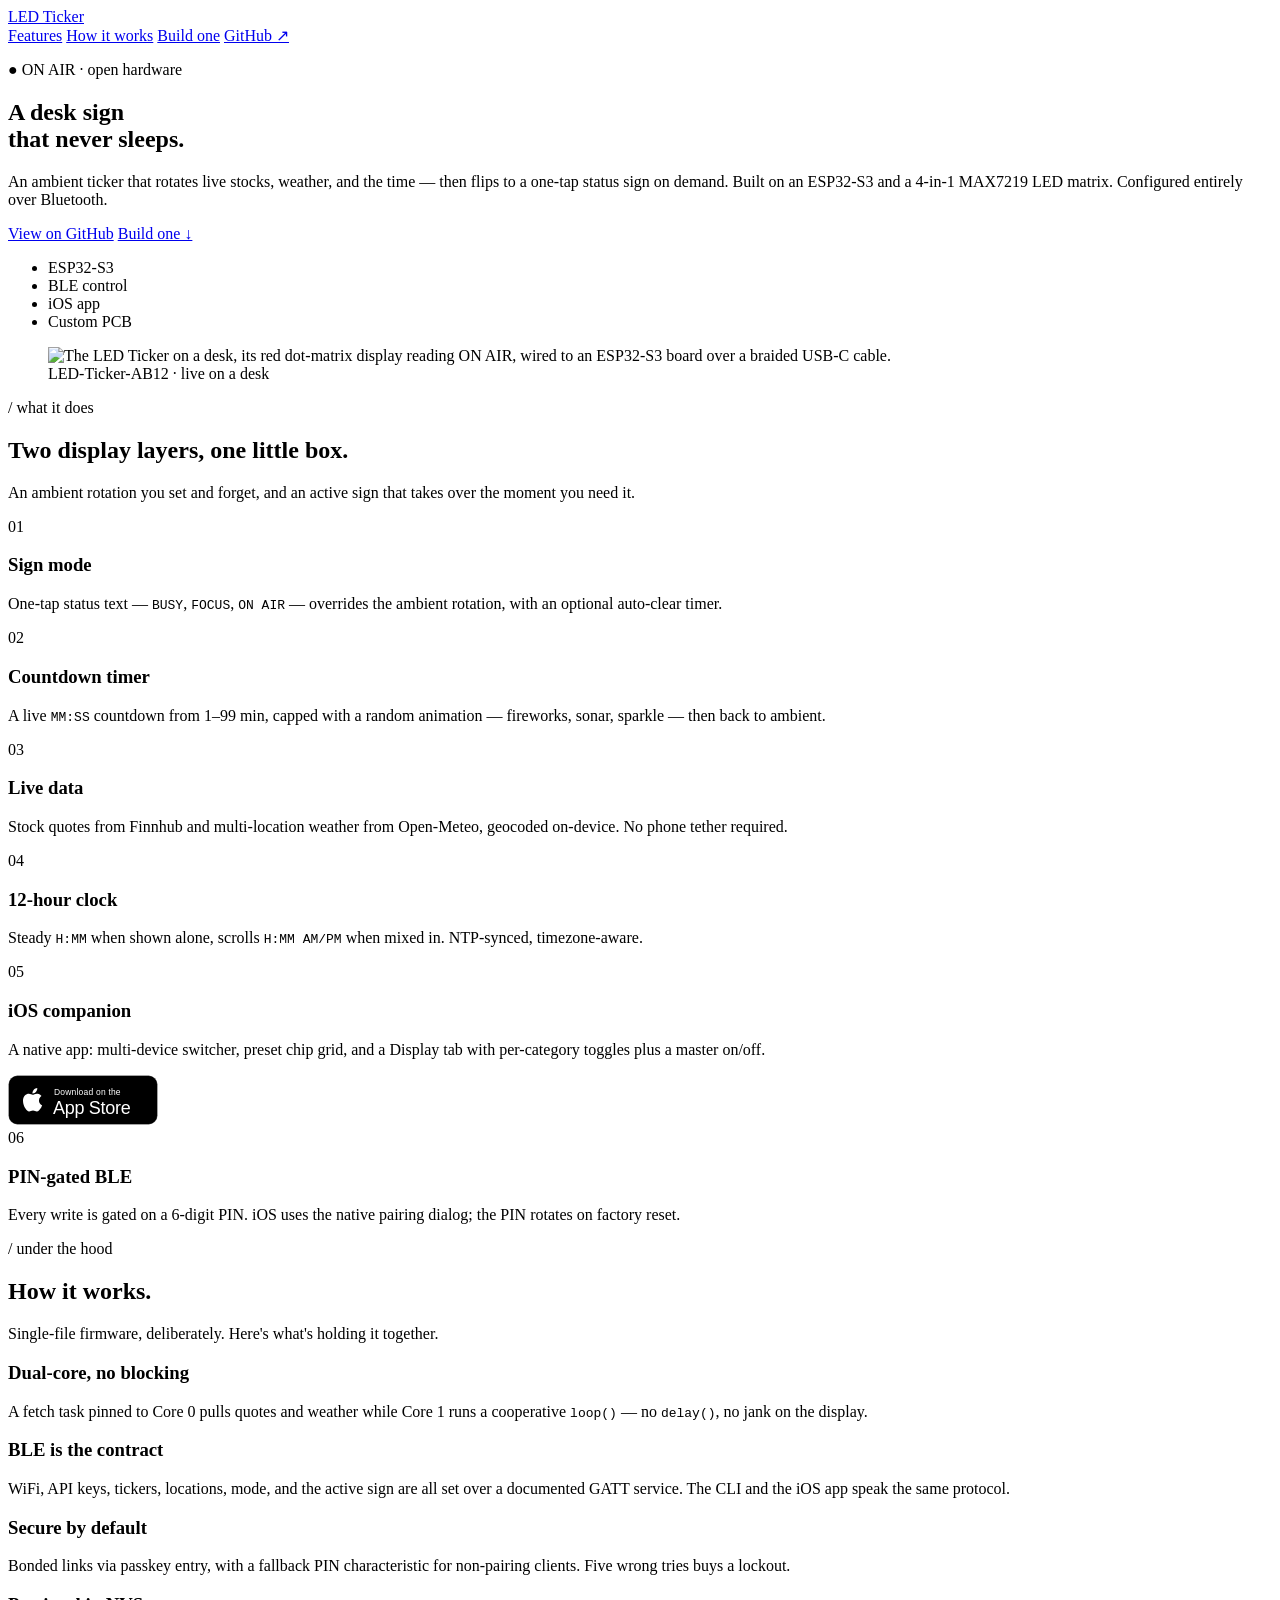
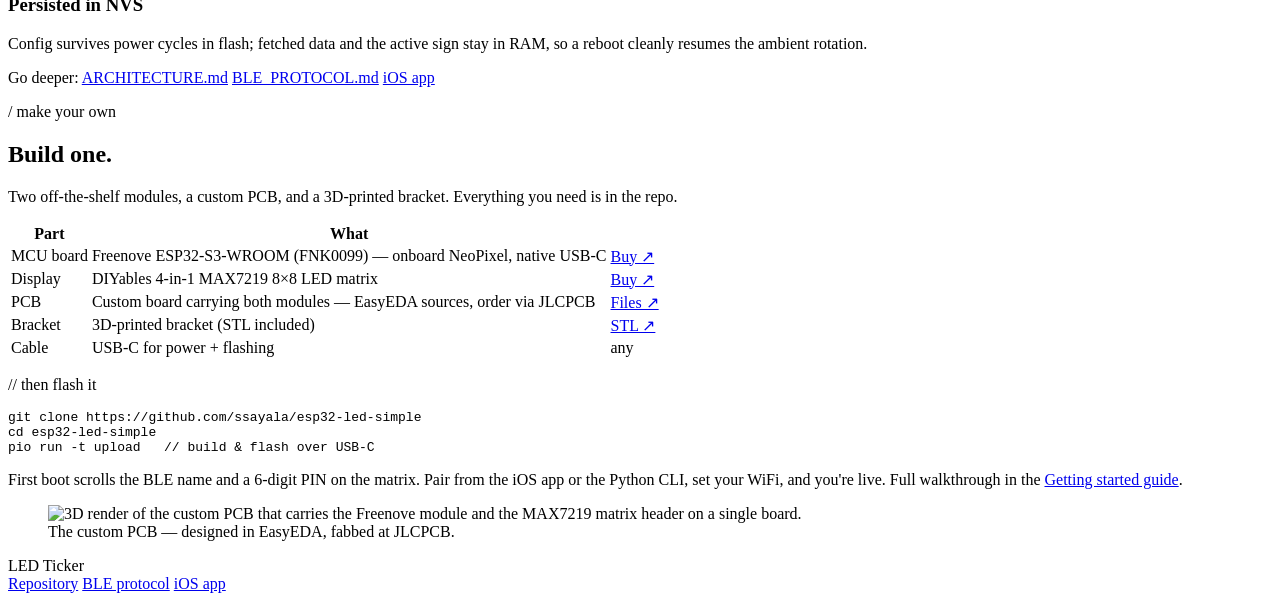
==== docs/index.html @ e02f0b57 "docs: rename to "LED Ticker" and restructure the README - Rebrand the project and landing page to "L" ====
<!DOCTYPE html>
<html lang="en">
<head>
  <meta charset="UTF-8" />
  <meta name="viewport" content="width=device-width, initial-scale=1.0" />
  <title>LED Ticker — a desk sign & ambient ticker on an ESP32-S3</title>
  <meta name="description" content="An open-source desk sign and ambient ticker built on an ESP32-S3 and a 4-in-1 MAX7219 LED matrix. Live stocks, weather, and a clock; a one-tap status sign; configured entirely over Bluetooth with an iOS companion app." />

  <!-- Open Graph / LinkedIn card -->
  <meta property="og:type" content="website" />
  <meta property="og:title" content="LED Ticker — ESP32-S3 desk sign & ambient ticker" />
  <meta property="og:description" content="Live stocks, weather, and a clock. A one-tap status sign. Configured over Bluetooth, with an iOS companion app. Open-source firmware + custom PCB." />
  <meta property="og:image" content="https://ssayala.github.io/esp32-led-simple/assets/device.jpeg" />
  <meta property="og:url" content="https://ssayala.github.io/esp32-led-simple/" />
  <meta name="twitter:card" content="summary_large_image" />
  <meta name="twitter:title" content="LED Ticker — ESP32-S3 desk sign & ambient ticker" />
  <meta name="twitter:description" content="Live stocks, weather, and a clock. A one-tap status sign. Configured over Bluetooth, with an iOS companion app." />
  <meta name="twitter:image" content="https://ssayala.github.io/esp32-led-simple/assets/device.jpeg" />

  <link rel="icon" type="image/png" sizes="32x32" href="assets/favicon-32.png" />
  <link rel="apple-touch-icon" href="assets/favicon-180.png" />

  <link rel="preconnect" href="https://fonts.googleapis.com" />
  <link rel="preconnect" href="https://fonts.gstatic.com" crossorigin />
  <link href="https://fonts.googleapis.com/css2?family=Bricolage+Grotesque:opsz,wght@12..96,500;12..96,700;12..96,800&family=Hanken+Grotesk:wght@400;500;600&family=JetBrains+Mono:wght@400;500;700&display=swap" rel="stylesheet" />
  <link rel="stylesheet" href="style.css" />
</head>
<body>
  <div class="grain" aria-hidden="true"></div>

  <!-- ============ NAV ============ -->
  <header class="nav">
    <a class="nav__brand" href="#top">
      <span class="nav__dot" aria-hidden="true"></span>
      LED&nbsp;Ticker
    </a>
    <nav class="nav__links">
      <a href="#features">Features</a>
      <a href="#tech">How it works</a>
      <a href="#build">Build one</a>
      <a class="nav__gh" href="https://github.com/ssayala/esp32-led-simple" target="_blank" rel="noopener">GitHub ↗</a>
    </nav>
  </header>

  <!-- ============ HERO ============ -->
  <section class="hero" id="top">
    <div class="hero__glow" aria-hidden="true"></div>
    <div class="hero__inner">
      <div class="hero__copy reveal">
        <p class="eyebrow"><span class="eyebrow__live">●</span> ON&nbsp;AIR · open hardware</p>
        <h1 class="hero__title">A desk sign<br />that <span class="glow-text">never</span> sleeps.</h1>
        <p class="hero__lede">
          An ambient ticker that rotates live stocks, weather, and the time —
          then flips to a one-tap status sign on demand. Built on an ESP32-S3
          and a 4-in-1 MAX7219 LED matrix. Configured entirely over Bluetooth.
        </p>
        <div class="hero__cta">
          <a class="btn btn--primary" href="https://github.com/ssayala/esp32-led-simple" target="_blank" rel="noopener">View on GitHub</a>
          <a class="btn btn--ghost" href="#build">Build one&nbsp;↓</a>
        </div>
        <ul class="badges" aria-label="Project at a glance">
          <li>ESP32-S3</li>
          <li>BLE control</li>
          <li>iOS app</li>
          <li>Custom PCB</li>
        </ul>
      </div>
      <figure class="hero__shot reveal" style="--d:.15s">
        <img src="assets/device.jpeg" alt="The LED Ticker on a desk, its red dot-matrix display reading ON AIR, wired to an ESP32-S3 board over a braided USB-C cable." width="896" height="869" />
        <figcaption><span>LED-Ticker-AB12</span> · live on a desk</figcaption>
      </figure>
    </div>
  </section>

  <!-- ============ FEATURES ============ -->
  <section class="section" id="features">
    <div class="section__head reveal">
      <p class="kicker">/ what it does</p>
      <h2>Two display layers, one little box.</h2>
      <p class="section__sub">An ambient rotation you set and forget, and an active sign that takes over the moment you need it.</p>
    </div>

    <div class="grid">
      <article class="card reveal">
        <span class="card__ix">01</span>
        <h3>Sign mode</h3>
        <p>One-tap status text — <code>BUSY</code>, <code>FOCUS</code>, <code>ON AIR</code> — overrides the ambient rotation, with an optional auto-clear timer.</p>
      </article>
      <article class="card reveal" style="--d:.05s">
        <span class="card__ix">02</span>
        <h3>Countdown timer</h3>
        <p>A live <code>MM:SS</code> countdown from 1–99 min, capped with a random animation — fireworks, sonar, sparkle — then back to ambient.</p>
      </article>
      <article class="card reveal" style="--d:.1s">
        <span class="card__ix">03</span>
        <h3>Live data</h3>
        <p>Stock quotes from Finnhub and multi-location weather from Open-Meteo, geocoded on-device. No phone tether required.</p>
      </article>
      <article class="card reveal" style="--d:.15s">
        <span class="card__ix">04</span>
        <h3>12-hour clock</h3>
        <p>Steady <code>H:MM</code> when shown alone, scrolls <code>H:MM&nbsp;AM/PM</code> when mixed in. NTP-synced, timezone-aware.</p>
      </article>
      <article class="card reveal" style="--d:.2s">
        <span class="card__ix">05</span>
        <h3>iOS companion</h3>
        <p>A native app: multi-device switcher, preset chip grid, and a Display tab with per-category toggles plus a master on/off.</p>
        <!-- TODO before publishing the page: replace id0000000000 with the real App Store ID from App Store Connect. -->
        <a class="appstore" href="https://apps.apple.com/app/id0000000000" target="_blank" rel="noopener" aria-label="Download on the App Store">
          <svg class="appstore__svg" width="150" height="50" viewBox="0 0 150 50" role="img" aria-hidden="true" xmlns="http://www.w3.org/2000/svg">
            <rect x="0.5" y="0.5" width="149" height="49" rx="9" fill="#000" stroke="rgba(255,255,255,.28)"/>
            <g transform="translate(15,13) scale(0.0235)" fill="#fff">
              <path d="M788.1 340.9c-5.8 4.5-108.2 62.2-108.2 190.5 0 148.4 130.3 200.9 134.2 202.2-.6 3.2-20.7 71.9-68.7 141.9-42.8 61.6-87.5 123.1-155.5 123.1s-85.5-39.5-164-39.5c-76.5 0-103.7 40.8-165.9 40.8s-105.6-57-155.5-127C46.7 790.7 0 663 0 541.8c0-194.4 126.4-297.5 250.8-297.5 66.1 0 121.2 43.4 162.7 43.4 39.5 0 101.1-46 176.3-46 28.5 0 130.9 2.6 198.3 99.2zm-234-181.5c31.1-36.9 53.1-88.1 53.1-139.3 0-7.1-.6-14.3-1.9-20.1-50.6 1.9-110.8 33.7-147.1 75.8-28.5 32.4-55.1 83.6-55.1 135.5 0 7.8 1.3 15.6 1.9 18.1 3.2.6 8.4 1.3 13.6 1.3 45.4 0 102.5-30.4 135.5-71.3z"/>
            </g>
            <text x="46" y="20" fill="#fff" font-family="-apple-system, Helvetica, Arial, sans-serif" font-size="8.5" letter-spacing=".2">Download on the</text>
            <text x="45" y="39" fill="#fff" font-family="-apple-system, Helvetica, Arial, sans-serif" font-size="18" font-weight="500" letter-spacing="-.3">App Store</text>
          </svg>
        </a>
      </article>
      <article class="card reveal" style="--d:.25s">
        <span class="card__ix">06</span>
        <h3>PIN-gated BLE</h3>
        <p>Every write is gated on a 6-digit PIN. iOS uses the native pairing dialog; the PIN rotates on factory reset.</p>
      </article>
    </div>
  </section>

  <!-- ============ TECH ============ -->
  <section class="section section--tech" id="tech">
    <div class="section__head reveal">
      <p class="kicker">/ under the hood</p>
      <h2>How it works.</h2>
      <p class="section__sub">Single-file firmware, deliberately. Here's what's holding it together.</p>
    </div>

    <div class="specs">
      <div class="spec reveal">
        <h3>Dual-core, no blocking</h3>
        <p>A fetch task pinned to Core&nbsp;0 pulls quotes and weather while Core&nbsp;1 runs a cooperative <code>loop()</code> — no <code>delay()</code>, no jank on the display.</p>
      </div>
      <div class="spec reveal" style="--d:.06s">
        <h3>BLE is the contract</h3>
        <p>WiFi, API keys, tickers, locations, mode, and the active sign are all set over a documented GATT service. The CLI and the iOS app speak the same protocol.</p>
      </div>
      <div class="spec reveal" style="--d:.12s">
        <h3>Secure by default</h3>
        <p>Bonded links via passkey entry, with a fallback PIN characteristic for non-pairing clients. Five wrong tries buys a lockout.</p>
      </div>
      <div class="spec reveal" style="--d:.18s">
        <h3>Persisted in NVS</h3>
        <p>Config survives power cycles in flash; fetched data and the active sign stay in RAM, so a reboot cleanly resumes the ambient rotation.</p>
      </div>
    </div>

    <div class="reading reveal">
      <span>Go deeper:</span>
      <a href="https://github.com/ssayala/esp32-led-simple/blob/main/ARCHITECTURE.md" target="_blank" rel="noopener">ARCHITECTURE.md</a>
      <a href="https://github.com/ssayala/esp32-led-simple/blob/main/BLE_PROTOCOL.md" target="_blank" rel="noopener">BLE_PROTOCOL.md</a>
      <a href="https://github.com/ssayala/esp32-led-simple/tree/main/ios" target="_blank" rel="noopener">iOS app</a>
    </div>
  </section>

  <!-- ============ BUILD ============ -->
  <section class="section section--build" id="build">
    <div class="section__head reveal">
      <p class="kicker">/ make your own</p>
      <h2>Build one.</h2>
      <p class="section__sub">Two off-the-shelf modules, a custom PCB, and a 3D-printed bracket. Everything you need is in the repo.</p>
    </div>

    <div class="build__grid">
      <div class="bom reveal">
        <table>
          <thead>
            <tr><th>Part</th><th>What</th><th></th></tr>
          </thead>
          <tbody>
            <tr>
              <td>MCU board</td>
              <td>Freenove ESP32-S3-WROOM (FNK0099) — onboard NeoPixel, native USB-C</td>
              <td><a href="https://store.freenove.com/products/fnk0099" target="_blank" rel="noopener">Buy ↗</a></td>
            </tr>
            <tr>
              <td>Display</td>
              <td>DIYables 4-in-1 MAX7219 8×8 LED matrix</td>
              <td><a href="https://diyables.io/products/dot-matrix-display-fc16-4-in-1-32x4-led" target="_blank" rel="noopener">Buy ↗</a></td>
            </tr>
            <tr>
              <td>PCB</td>
              <td>Custom board carrying both modules — EasyEDA sources, order via JLCPCB</td>
              <td><a href="https://github.com/ssayala/esp32-led-simple/tree/main/pcb" target="_blank" rel="noopener">Files ↗</a></td>
            </tr>
            <tr>
              <td>Bracket</td>
              <td>3D-printed bracket (STL included)</td>
              <td><a href="https://github.com/ssayala/esp32-led-simple/blob/main/assets/bracket.stl" target="_blank" rel="noopener">STL ↗</a></td>
            </tr>
            <tr>
              <td>Cable</td>
              <td>USB-C for power + flashing</td>
              <td><span class="muted">any</span></td>
            </tr>
          </tbody>
        </table>

        <div class="flash">
          <p class="flash__label">// then flash it</p>
          <pre><code>git clone https://github.com/ssayala/esp32-led-simple
cd esp32-led-simple
pio run -t upload   <span class="c">// build &amp; flash over USB-C</span></code></pre>
          <p class="flash__note">First boot scrolls the BLE name and a 6-digit PIN on the matrix. Pair from the iOS app or the Python CLI, set your WiFi, and you're live. Full walkthrough in the <a href="https://github.com/ssayala/esp32-led-simple/blob/main/GETTING_STARTED.md" target="_blank" rel="noopener">Getting started guide</a>.</p>
        </div>
      </div>

      <figure class="pcb reveal" style="--d:.1s">
        <img src="assets/pcb.png" alt="3D render of the custom PCB that carries the Freenove module and the MAX7219 matrix header on a single board." loading="lazy" />
        <figcaption>The custom PCB — designed in EasyEDA, fabbed at JLCPCB.</figcaption>
      </figure>
    </div>
  </section>

  <!-- ============ FOOTER ============ -->
  <footer class="footer">
    <div class="footer__inner">
      <div class="footer__brand">
        <span class="nav__dot" aria-hidden="true"></span>
        LED Ticker
      </div>
      <nav class="footer__links">
        <a href="https://github.com/ssayala/esp32-led-simple" target="_blank" rel="noopener">Repository</a>
        <a href="https://github.com/ssayala/esp32-led-simple/blob/main/BLE_PROTOCOL.md" target="_blank" rel="noopener">BLE protocol</a>
        <a href="https://github.com/ssayala/esp32-led-simple/tree/main/ios" target="_blank" rel="noopener">iOS app</a>
      </nav>
    </div>
  </footer>

  <script>
    // Staggered scroll reveals — respects reduced-motion.
    (function () {
      var els = document.querySelectorAll('.reveal');
      if (!('IntersectionObserver' in window) ||
          window.matchMedia('(prefers-reduced-motion: reduce)').matches) {
        els.forEach(function (e) { e.classList.add('is-in'); });
        return;
      }
      var io = new IntersectionObserver(function (entries) {
        entries.forEach(function (en) {
          if (en.isIntersecting) { en.target.classList.add('is-in'); io.unobserve(en.target); }
        });
      }, { threshold: 0.12, rootMargin: '0px 0px -8% 0px' });
      els.forEach(function (e) { io.observe(e); });
    })();
  </script>
</body>
</html>
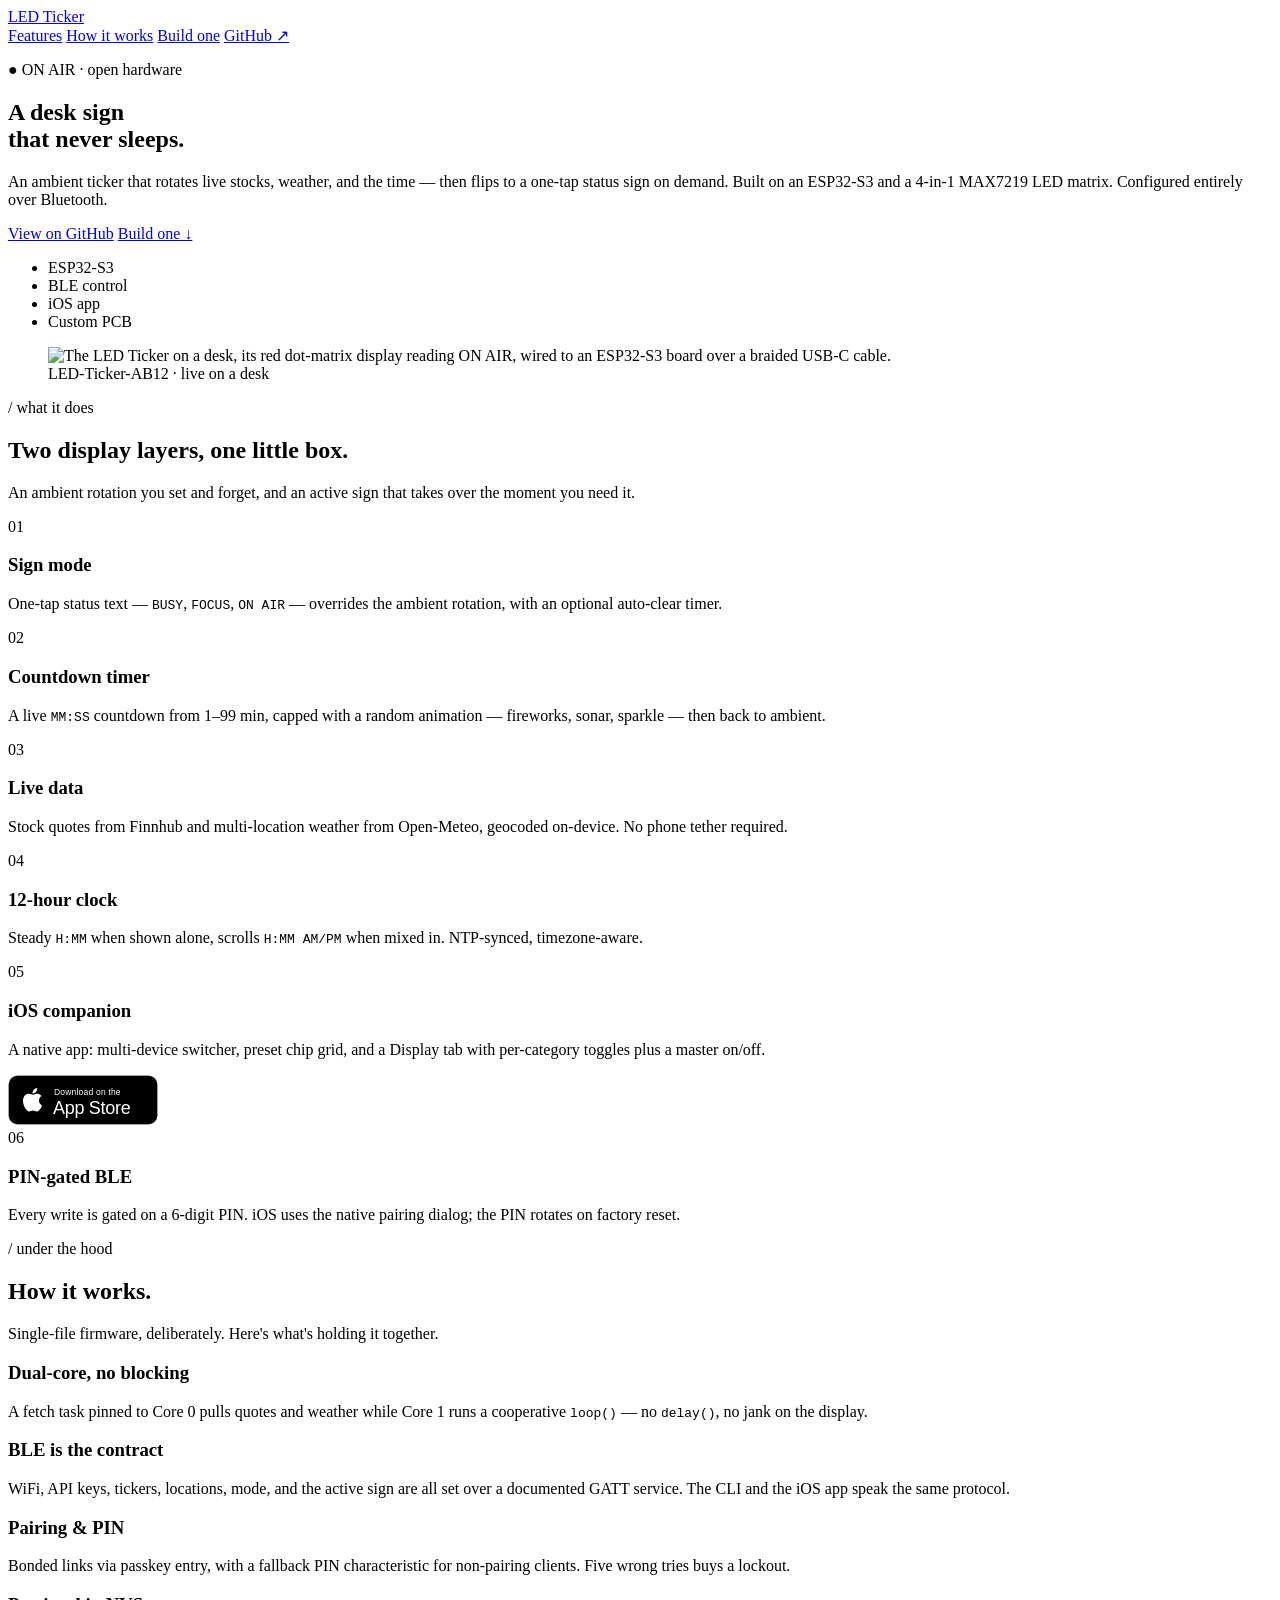
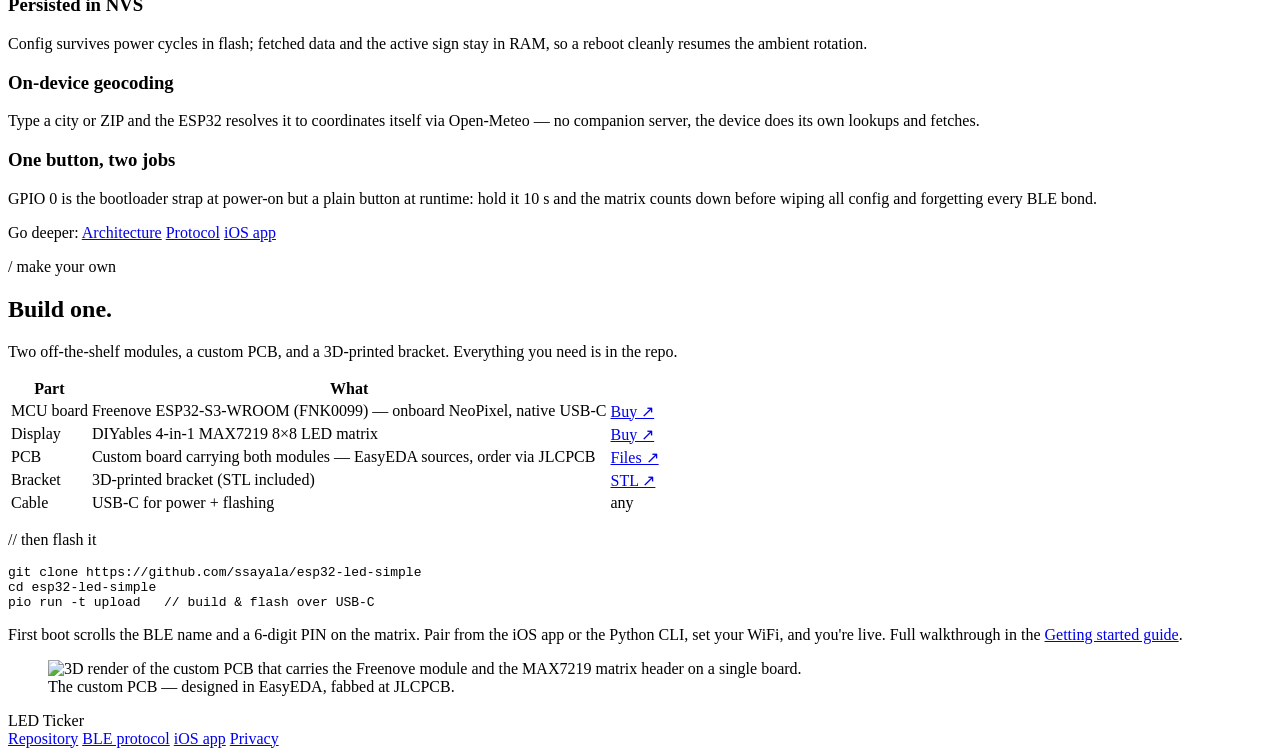
==== commit 0a13ec92: "docs: refine the How it works section - Rename the "Secure by default" card to "Pairing & PIN" — it " ====
--- a/docs/index.html
+++ b/docs/index.html
@@ -143,19 +143,27 @@
         <p>WiFi, API keys, tickers, locations, mode, and the active sign are all set over a documented GATT service. The CLI and the iOS app speak the same protocol.</p>
       </div>
       <div class="spec reveal" style="--d:.12s">
-        <h3>Secure by default</h3>
+        <h3>Pairing &amp; PIN</h3>
         <p>Bonded links via passkey entry, with a fallback PIN characteristic for non-pairing clients. Five wrong tries buys a lockout.</p>
       </div>
       <div class="spec reveal" style="--d:.18s">
         <h3>Persisted in NVS</h3>
         <p>Config survives power cycles in flash; fetched data and the active sign stay in RAM, so a reboot cleanly resumes the ambient rotation.</p>
       </div>
+      <div class="spec reveal" style="--d:.24s">
+        <h3>On-device geocoding</h3>
+        <p>Type a city or ZIP and the ESP32 resolves it to coordinates itself via Open-Meteo — no companion server, the device does its own lookups and fetches.</p>
+      </div>
+      <div class="spec reveal" style="--d:.3s">
+        <h3>One button, two jobs</h3>
+        <p>GPIO&nbsp;0 is the bootloader strap at power-on but a plain button at runtime: hold it 10&nbsp;s and the matrix counts down before wiping all config and forgetting every BLE bond.</p>
+      </div>
     </div>
 
     <div class="reading reveal">
       <span>Go deeper:</span>
-      <a href="https://github.com/ssayala/esp32-led-simple/blob/main/ARCHITECTURE.md" target="_blank" rel="noopener">ARCHITECTURE.md</a>
-      <a href="https://github.com/ssayala/esp32-led-simple/blob/main/BLE_PROTOCOL.md" target="_blank" rel="noopener">BLE_PROTOCOL.md</a>
+      <a href="https://github.com/ssayala/esp32-led-simple/blob/main/ARCHITECTURE.md" target="_blank" rel="noopener">Architecture</a>
+      <a href="https://github.com/ssayala/esp32-led-simple/blob/main/BLE_PROTOCOL.md" target="_blank" rel="noopener">Protocol</a>
       <a href="https://github.com/ssayala/esp32-led-simple/tree/main/ios" target="_blank" rel="noopener">iOS app</a>
     </div>
   </section>
@@ -230,6 +238,7 @@
         <a href="https://github.com/ssayala/esp32-led-simple" target="_blank" rel="noopener">Repository</a>
         <a href="https://github.com/ssayala/esp32-led-simple/blob/main/BLE_PROTOCOL.md" target="_blank" rel="noopener">BLE protocol</a>
         <a href="https://github.com/ssayala/esp32-led-simple/tree/main/ios" target="_blank" rel="noopener">iOS app</a>
+        <a href="privacy.html">Privacy</a>
       </nav>
     </div>
   </footer>
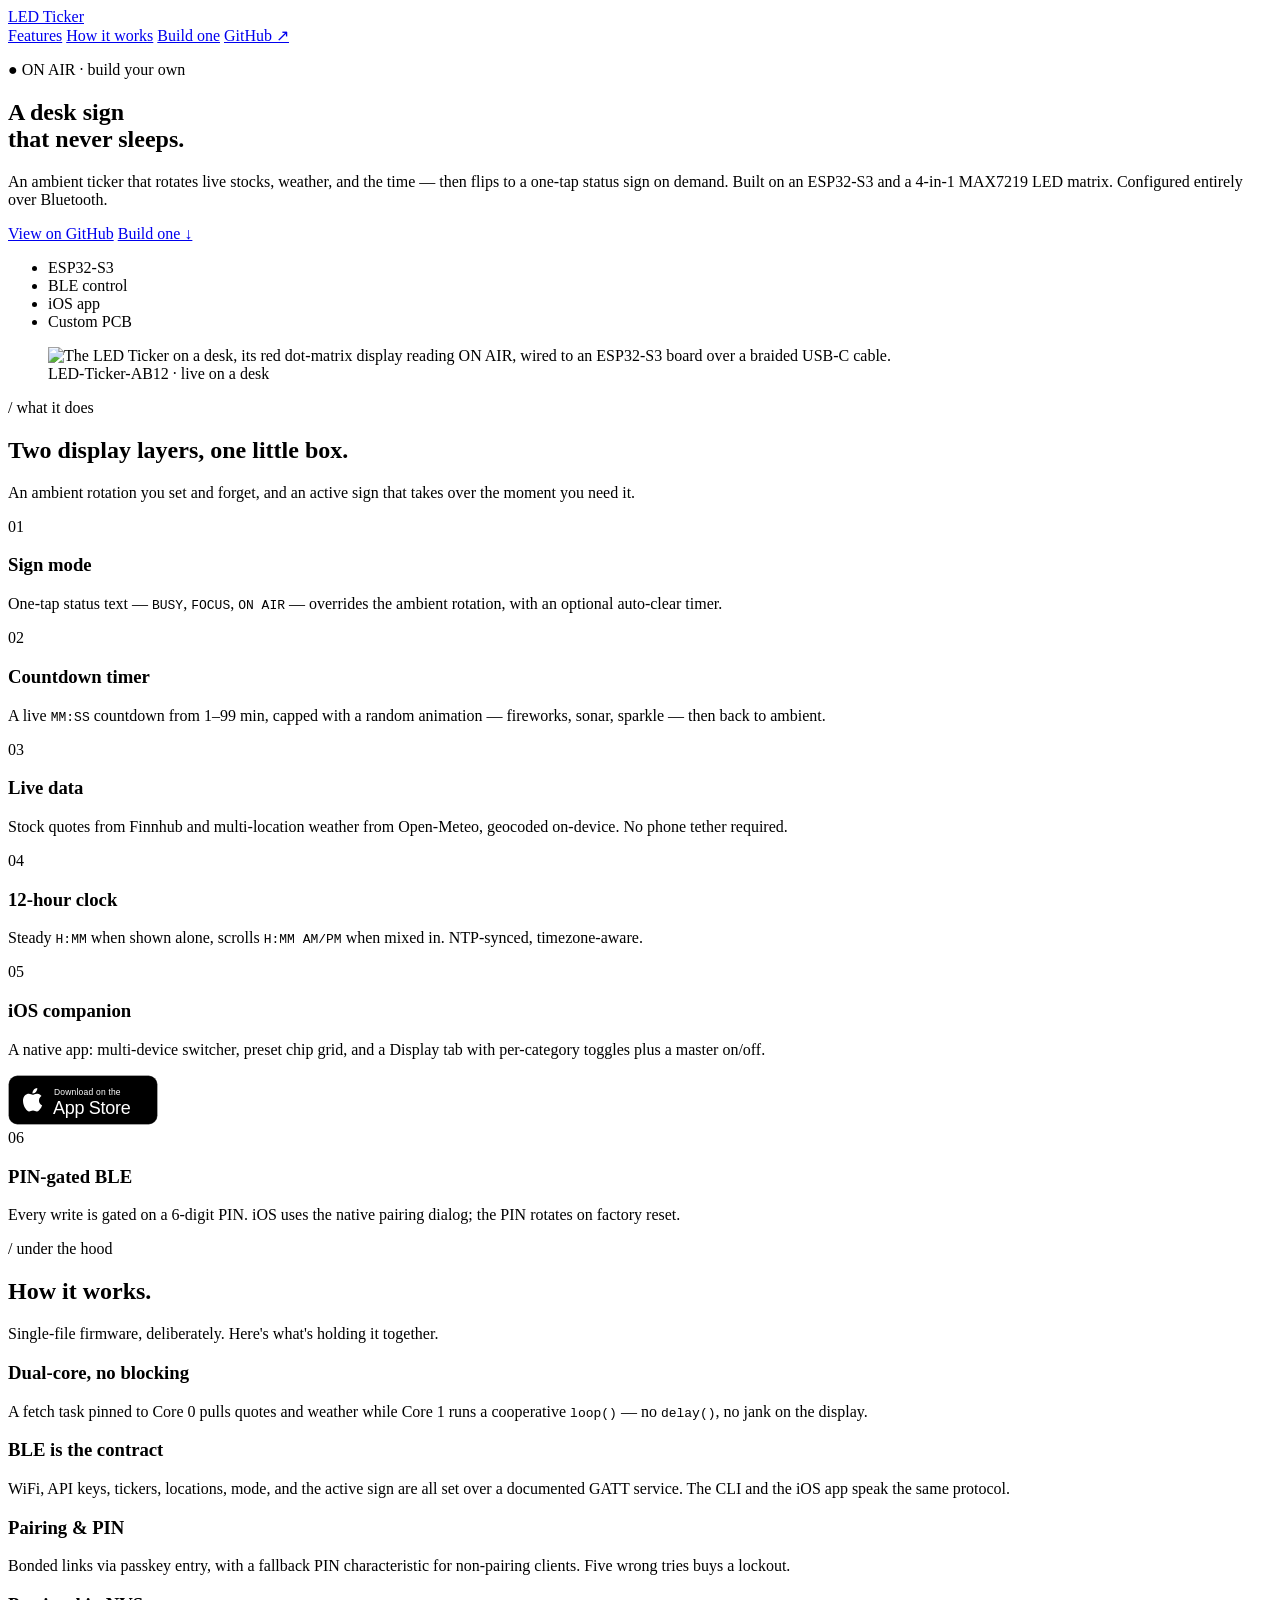
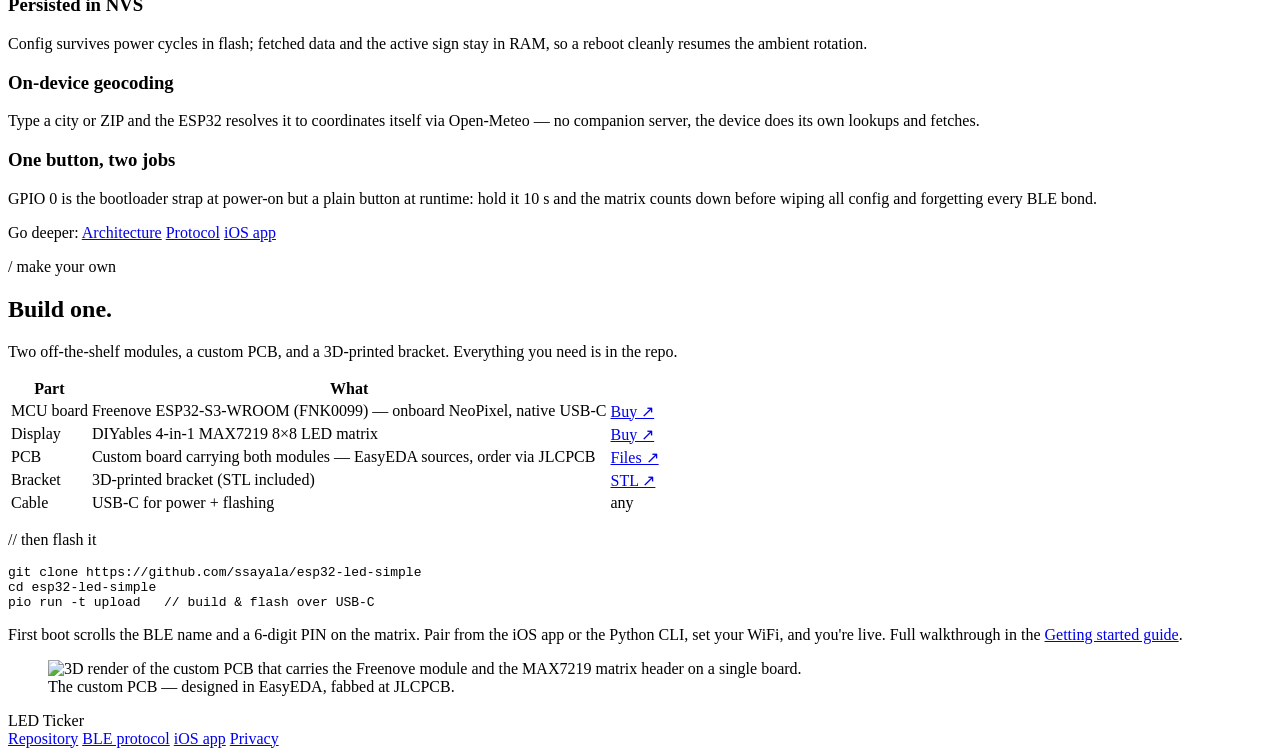
==== commit 8189eac3: "docs: set up ledticker.app custom domain Add docs/CNAME so GitHub Pages serves the site at ledticker" ====
--- a/docs/index.html
+++ b/docs/index.html
@@ -4,18 +4,18 @@
   <meta charset="UTF-8" />
   <meta name="viewport" content="width=device-width, initial-scale=1.0" />
   <title>LED Ticker — a desk sign & ambient ticker on an ESP32-S3</title>
-  <meta name="description" content="An open-source desk sign and ambient ticker built on an ESP32-S3 and a 4-in-1 MAX7219 LED matrix. Live stocks, weather, and a clock; a one-tap status sign; configured entirely over Bluetooth with an iOS companion app." />
+  <meta name="description" content="A desk sign and ambient ticker built on an ESP32-S3 and a 4-in-1 MAX7219 LED matrix. Live stocks, weather, and a clock; a one-tap status sign; configured entirely over Bluetooth with an iOS companion app." />
 
   <!-- Open Graph / LinkedIn card -->
   <meta property="og:type" content="website" />
   <meta property="og:title" content="LED Ticker — ESP32-S3 desk sign & ambient ticker" />
-  <meta property="og:description" content="Live stocks, weather, and a clock. A one-tap status sign. Configured over Bluetooth, with an iOS companion app. Open-source firmware + custom PCB." />
-  <meta property="og:image" content="https://ssayala.github.io/esp32-led-simple/assets/device.jpeg" />
-  <meta property="og:url" content="https://ssayala.github.io/esp32-led-simple/" />
+  <meta property="og:description" content="Live stocks, weather, and a clock. A one-tap status sign. Configured over Bluetooth, with an iOS companion app. Custom firmware + PCB." />
+  <meta property="og:image" content="https://ledticker.app/assets/device.jpeg" />
+  <meta property="og:url" content="https://ledticker.app/" />
   <meta name="twitter:card" content="summary_large_image" />
   <meta name="twitter:title" content="LED Ticker — ESP32-S3 desk sign & ambient ticker" />
   <meta name="twitter:description" content="Live stocks, weather, and a clock. A one-tap status sign. Configured over Bluetooth, with an iOS companion app." />
-  <meta name="twitter:image" content="https://ssayala.github.io/esp32-led-simple/assets/device.jpeg" />
+  <meta name="twitter:image" content="https://ledticker.app/assets/device.jpeg" />
 
   <link rel="icon" type="image/png" sizes="32x32" href="assets/favicon-32.png" />
   <link rel="apple-touch-icon" href="assets/favicon-180.png" />
@@ -47,7 +47,7 @@
     <div class="hero__glow" aria-hidden="true"></div>
     <div class="hero__inner">
       <div class="hero__copy reveal">
-        <p class="eyebrow"><span class="eyebrow__live">●</span> ON&nbsp;AIR · open hardware</p>
+        <p class="eyebrow"><span class="eyebrow__live">●</span> ON&nbsp;AIR · build your own</p>
         <h1 class="hero__title">A desk sign<br />that <span class="glow-text">never</span> sleeps.</h1>
         <p class="hero__lede">
           An ambient ticker that rotates live stocks, weather, and the time —
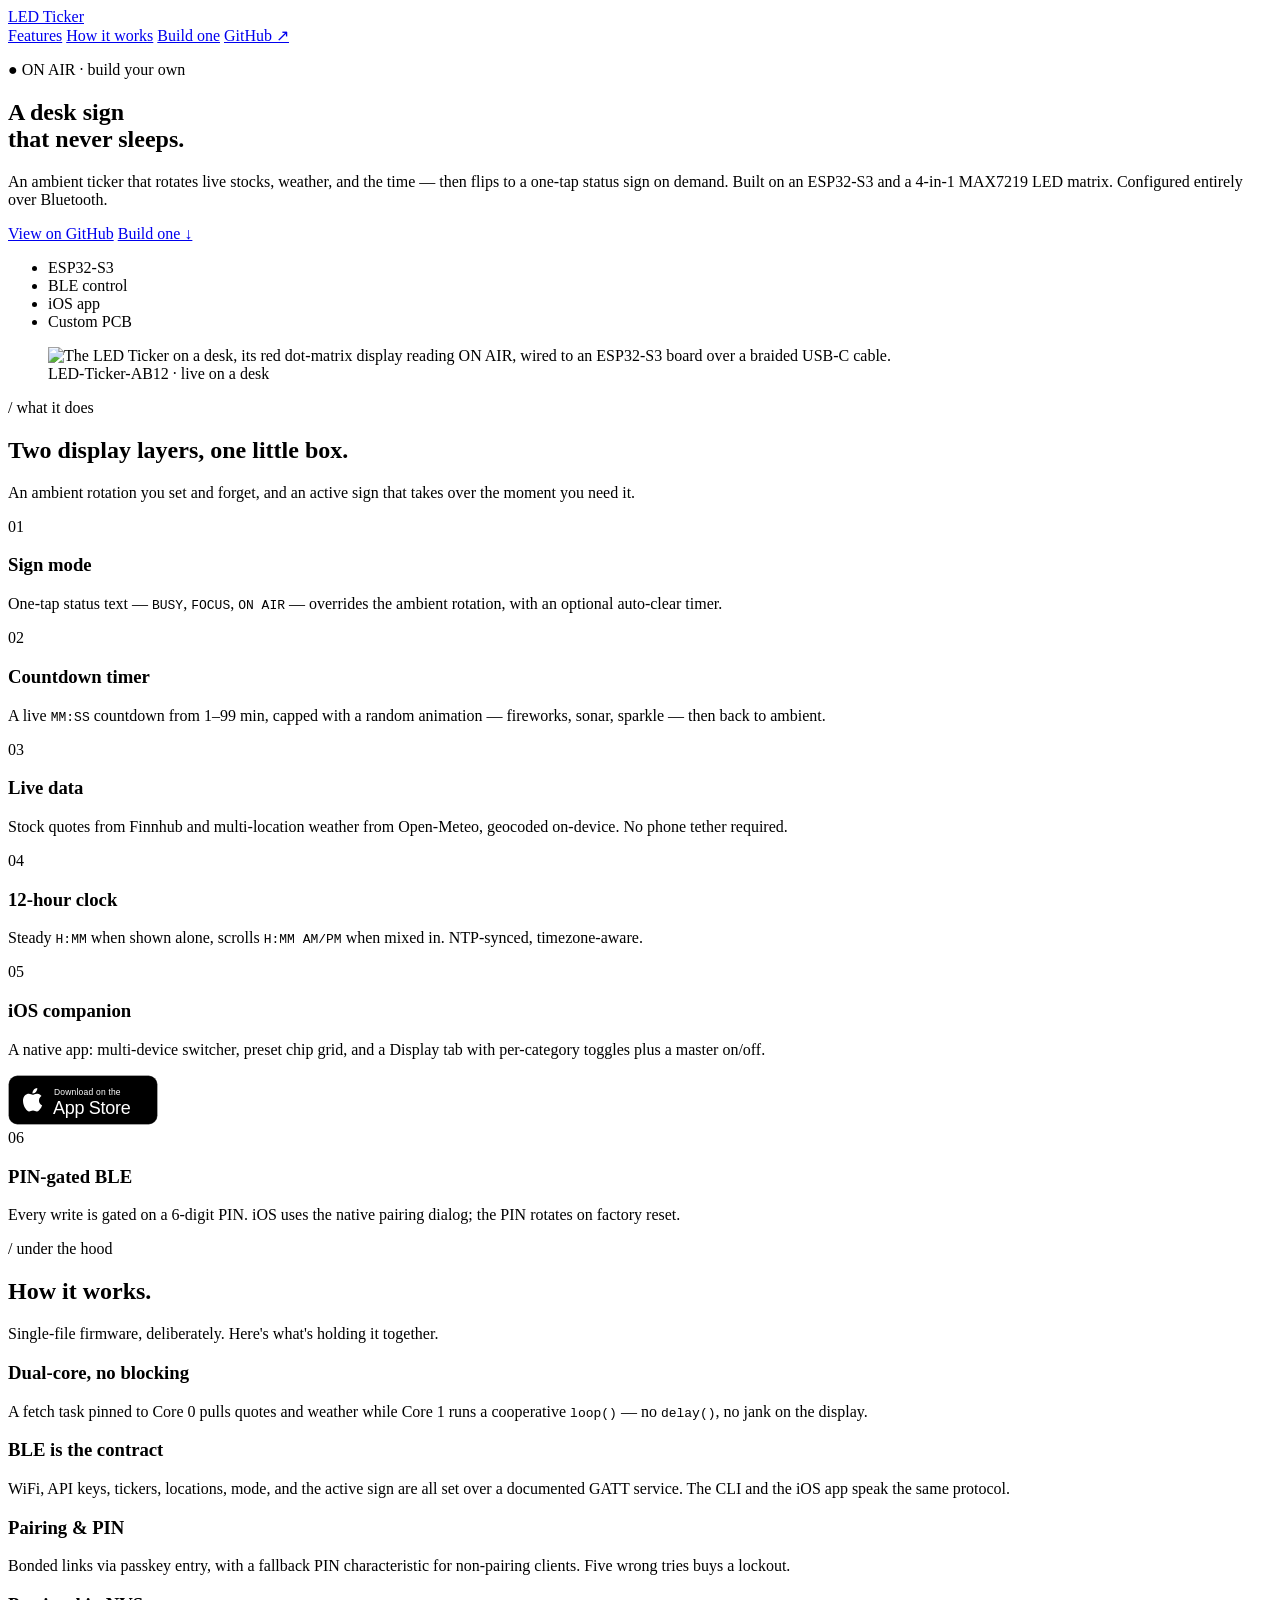
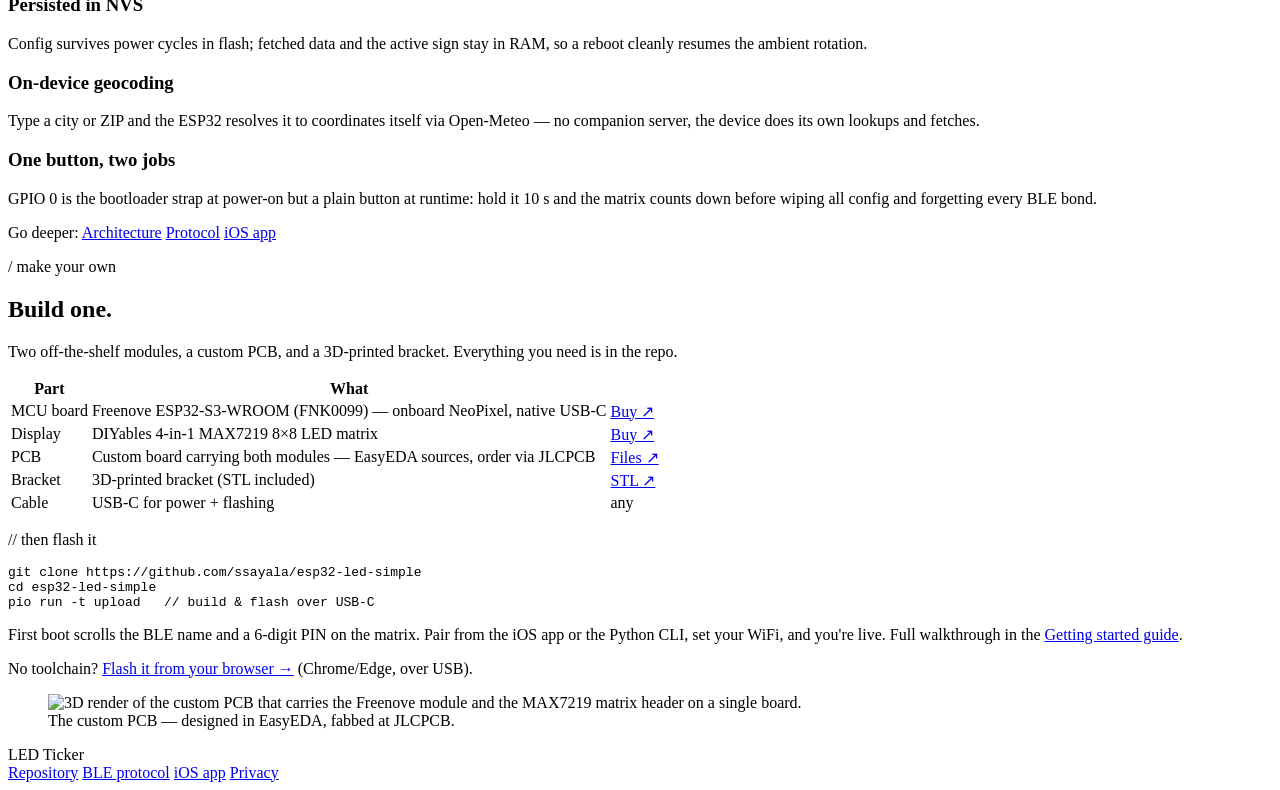
==== commit 4932cdaf: "ci: build firmware on GitHub + add browser USB flasher - .github/workflows/firmware.yml: build the f" ====
--- a/docs/index.html
+++ b/docs/index.html
@@ -217,6 +217,7 @@
 cd esp32-led-simple
 pio run -t upload   <span class="c">// build &amp; flash over USB-C</span></code></pre>
           <p class="flash__note">First boot scrolls the BLE name and a 6-digit PIN on the matrix. Pair from the iOS app or the Python CLI, set your WiFi, and you're live. Full walkthrough in the <a href="https://github.com/ssayala/esp32-led-simple/blob/main/GETTING_STARTED.md" target="_blank" rel="noopener">Getting started guide</a>.</p>
+          <p class="flash__note">No toolchain? <a href="flash.html">Flash it from your browser →</a> (Chrome/Edge, over USB).</p>
         </div>
       </div>
 
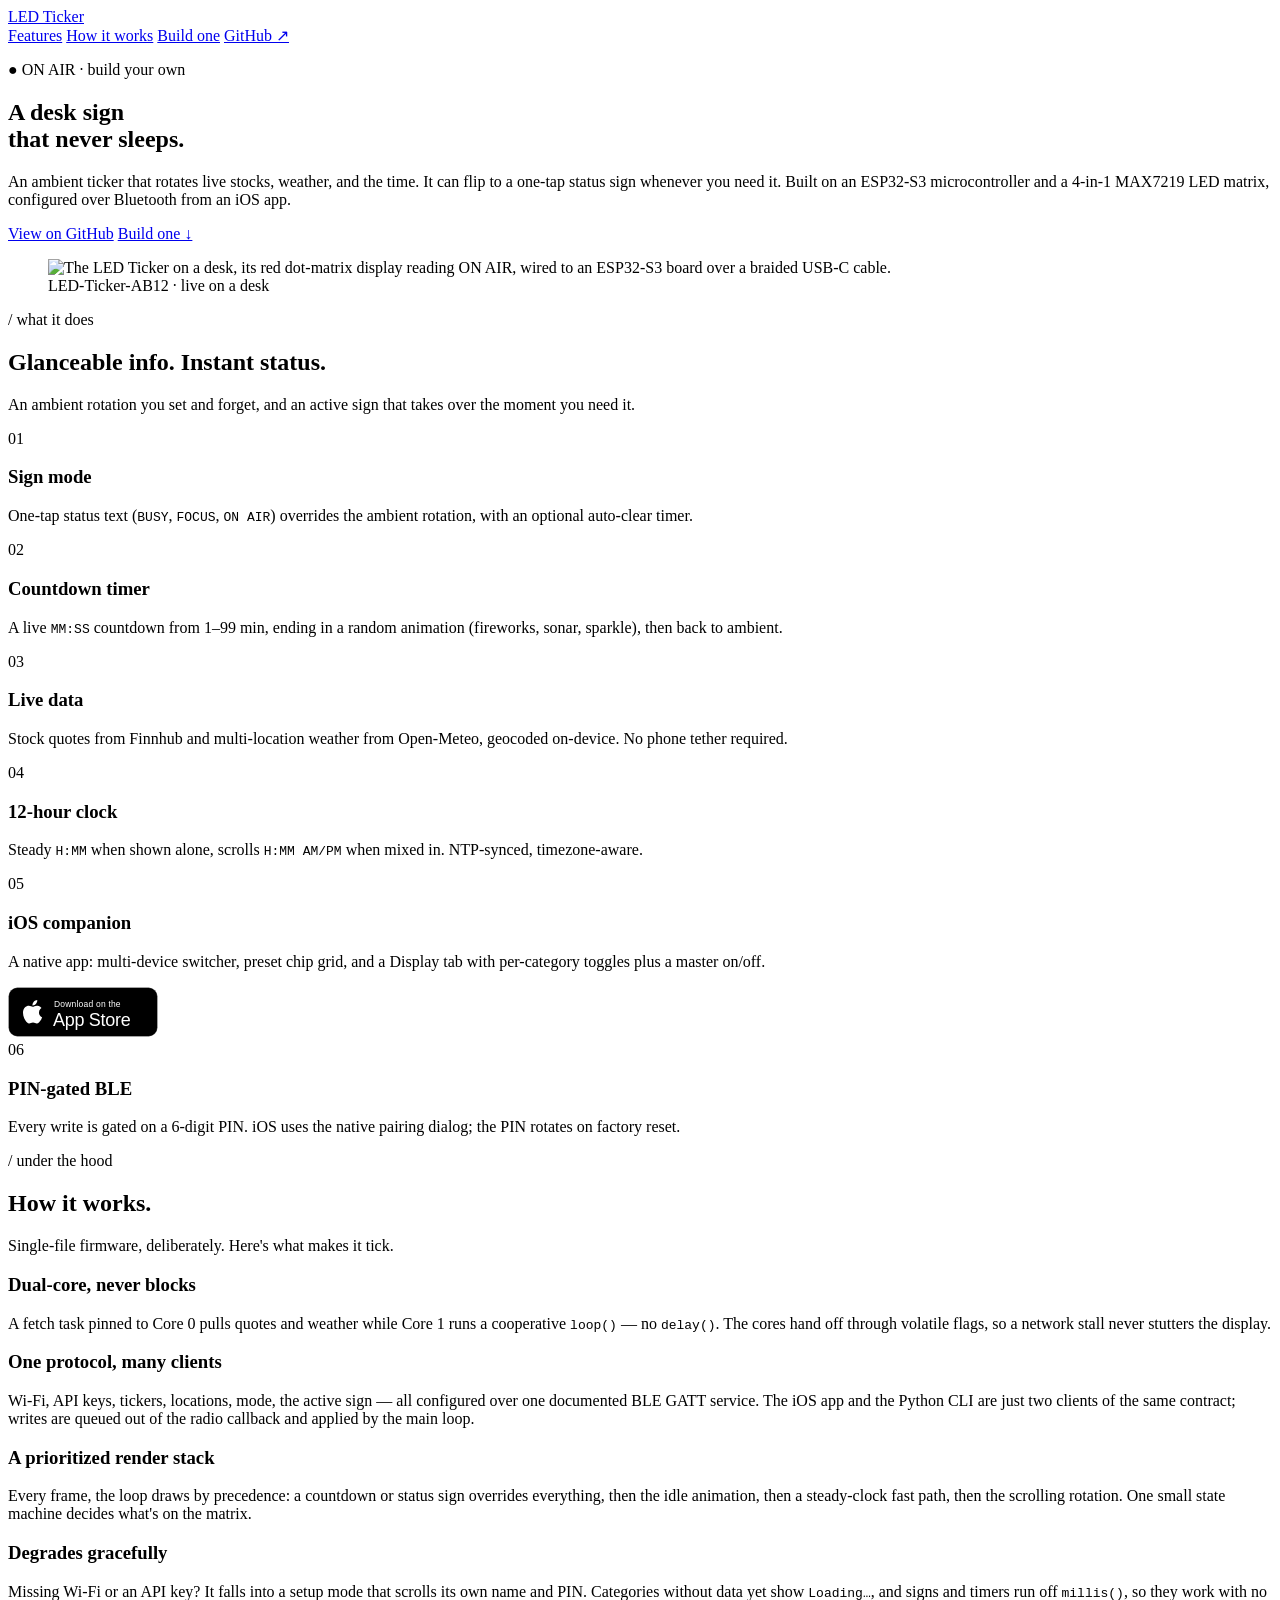
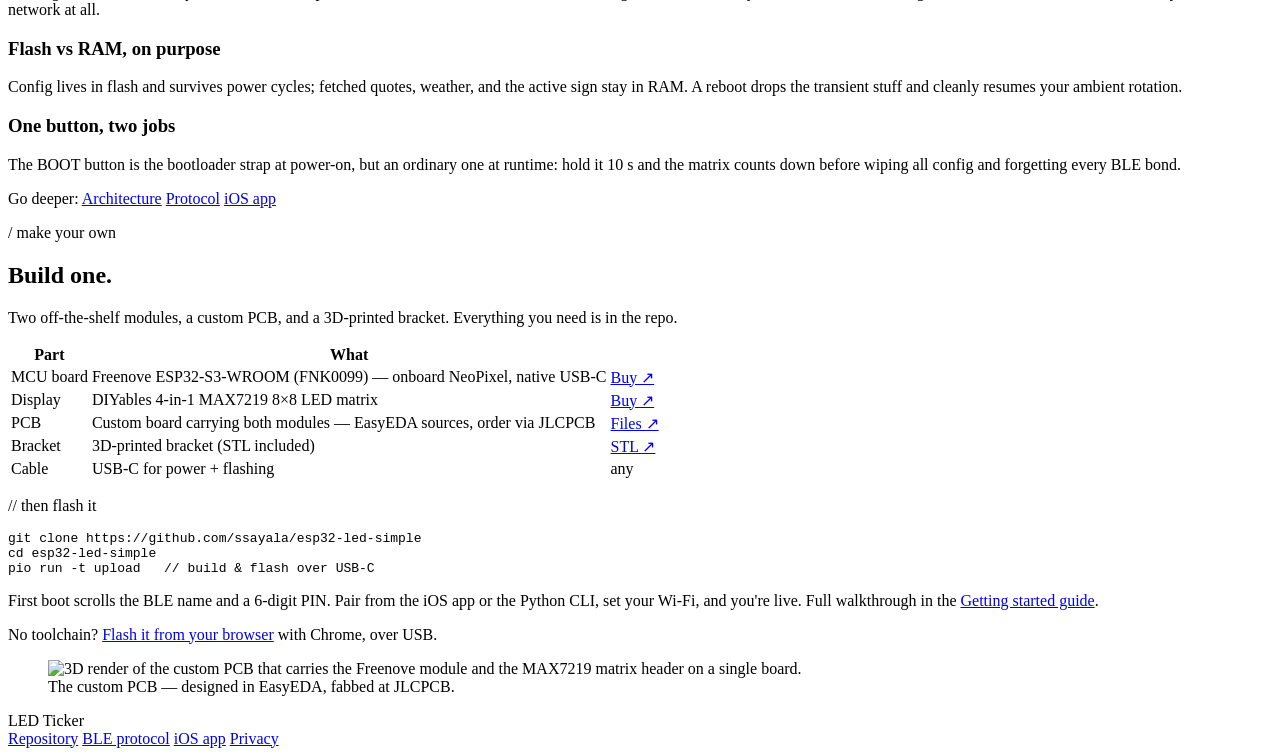
==== commit beef5808: "docs: fix SCROLL_SPEED default (70ms) and rework features heading - GETTING_STARTED.md + main.cpp co" ====
--- a/docs/index.html
+++ b/docs/index.html
@@ -2,14 +2,15 @@
 <html lang="en">
 <head>
   <meta charset="UTF-8" />
-  <meta name="viewport" content="width=device-width, initial-scale=1.0" />
-  <title>LED Ticker — a desk sign & ambient ticker on an ESP32-S3</title>
-  <meta name="description" content="A desk sign and ambient ticker built on an ESP32-S3 and a 4-in-1 MAX7219 LED matrix. Live stocks, weather, and a clock; a one-tap status sign; configured entirely over Bluetooth with an iOS companion app." />
+  <meta name="viewport" content="width=device-width, initial-scale=1.0, viewport-fit=cover" />
+  <meta name="theme-color" content="#0a0a0b" />
+  <title>LED Ticker — a desk sign & ambient ticker</title>
+  <meta name="description" content="A desk sign and ambient ticker built on an ESP32-S3 microcontroller and a MAX7219 LED matrix. Live stocks, weather, and a clock; a one-tap status sign; configured entirely over Bluetooth with an iOS companion app." />
 
   <!-- Open Graph / LinkedIn card -->
   <meta property="og:type" content="website" />
-  <meta property="og:title" content="LED Ticker — ESP32-S3 desk sign & ambient ticker" />
-  <meta property="og:description" content="Live stocks, weather, and a clock. A one-tap status sign. Configured over Bluetooth, with an iOS companion app. Custom firmware + PCB." />
+  <meta property="og:title" content="LED Ticker — a desk sign & ambient ticker" />
+  <meta property="og:description" content="Live stocks, weather, and a clock. A one-tap status sign. Configured over Bluetooth, with an iOS companion app." />
   <meta property="og:image" content="https://ledticker.app/assets/device.jpeg" />
   <meta property="og:url" content="https://ledticker.app/" />
   <meta name="twitter:card" content="summary_large_image" />
@@ -34,6 +35,8 @@
       <span class="nav__dot" aria-hidden="true"></span>
       LED&nbsp;Ticker
     </a>
+    <input type="checkbox" id="nav-toggle" class="nav__toggle" hidden />
+    <label class="nav__burger" for="nav-toggle" role="button" aria-label="Toggle navigation menu"><span></span></label>
     <nav class="nav__links">
       <a href="#features">Features</a>
       <a href="#tech">How it works</a>
@@ -50,20 +53,14 @@
         <p class="eyebrow"><span class="eyebrow__live">●</span> ON&nbsp;AIR · build your own</p>
         <h1 class="hero__title">A desk sign<br />that <span class="glow-text">never</span> sleeps.</h1>
         <p class="hero__lede">
-          An ambient ticker that rotates live stocks, weather, and the time —
-          then flips to a one-tap status sign on demand. Built on an ESP32-S3
-          and a 4-in-1 MAX7219 LED matrix. Configured entirely over Bluetooth.
+          An ambient ticker that rotates live stocks, weather, and the time.
+          It can flip to a one-tap status sign whenever you need it. Built on an ESP32-S3
+          microcontroller and a 4-in-1 MAX7219 LED matrix, configured over Bluetooth from an iOS app.
         </p>
         <div class="hero__cta">
           <a class="btn btn--primary" href="https://github.com/ssayala/esp32-led-simple" target="_blank" rel="noopener">View on GitHub</a>
           <a class="btn btn--ghost" href="#build">Build one&nbsp;↓</a>
         </div>
-        <ul class="badges" aria-label="Project at a glance">
-          <li>ESP32-S3</li>
-          <li>BLE control</li>
-          <li>iOS app</li>
-          <li>Custom PCB</li>
-        </ul>
       </div>
       <figure class="hero__shot reveal" style="--d:.15s">
         <img src="assets/device.jpeg" alt="The LED Ticker on a desk, its red dot-matrix display reading ON AIR, wired to an ESP32-S3 board over a braided USB-C cable." width="896" height="869" />
@@ -76,7 +73,7 @@
   <section class="section" id="features">
     <div class="section__head reveal">
       <p class="kicker">/ what it does</p>
-      <h2>Two display layers, one little box.</h2>
+      <h2>Glanceable info. Instant status.</h2>
       <p class="section__sub">An ambient rotation you set and forget, and an active sign that takes over the moment you need it.</p>
     </div>
 
@@ -84,12 +81,12 @@
       <article class="card reveal">
         <span class="card__ix">01</span>
         <h3>Sign mode</h3>
-        <p>One-tap status text — <code>BUSY</code>, <code>FOCUS</code>, <code>ON AIR</code> — overrides the ambient rotation, with an optional auto-clear timer.</p>
+        <p>One-tap status text (<code>BUSY</code>, <code>FOCUS</code>, <code>ON AIR</code>) overrides the ambient rotation, with an optional auto-clear timer.</p>
       </article>
       <article class="card reveal" style="--d:.05s">
         <span class="card__ix">02</span>
         <h3>Countdown timer</h3>
-        <p>A live <code>MM:SS</code> countdown from 1–99 min, capped with a random animation — fireworks, sonar, sparkle — then back to ambient.</p>
+        <p>A live <code>MM:SS</code> countdown from 1–99 min, ending in a random animation (fireworks, sonar, sparkle), then back to ambient.</p>
       </article>
       <article class="card reveal" style="--d:.1s">
         <span class="card__ix">03</span>
@@ -105,8 +102,7 @@
         <span class="card__ix">05</span>
         <h3>iOS companion</h3>
         <p>A native app: multi-device switcher, preset chip grid, and a Display tab with per-category toggles plus a master on/off.</p>
-        <!-- TODO before publishing the page: replace id0000000000 with the real App Store ID from App Store Connect. -->
-        <a class="appstore" href="https://apps.apple.com/app/id0000000000" target="_blank" rel="noopener" aria-label="Download on the App Store">
+        <a class="appstore" href="https://apps.apple.com/app/id6772027776" target="_blank" rel="noopener" aria-label="Download on the App Store">
           <svg class="appstore__svg" width="150" height="50" viewBox="0 0 150 50" role="img" aria-hidden="true" xmlns="http://www.w3.org/2000/svg">
             <rect x="0.5" y="0.5" width="149" height="49" rx="9" fill="#000" stroke="rgba(255,255,255,.28)"/>
             <g transform="translate(15,13) scale(0.0235)" fill="#fff">
@@ -130,33 +126,33 @@
     <div class="section__head reveal">
       <p class="kicker">/ under the hood</p>
       <h2>How it works.</h2>
-      <p class="section__sub">Single-file firmware, deliberately. Here's what's holding it together.</p>
+      <p class="section__sub">Single-file firmware, deliberately. Here's what makes it tick.</p>
     </div>
 
     <div class="specs">
       <div class="spec reveal">
-        <h3>Dual-core, no blocking</h3>
-        <p>A fetch task pinned to Core&nbsp;0 pulls quotes and weather while Core&nbsp;1 runs a cooperative <code>loop()</code> — no <code>delay()</code>, no jank on the display.</p>
+        <h3>Dual-core, never blocks</h3>
+        <p>A fetch task pinned to Core&nbsp;0 pulls quotes and weather while Core&nbsp;1 runs a cooperative <code>loop()</code> — no <code>delay()</code>. The cores hand off through volatile flags, so a network stall never stutters the display.</p>
       </div>
       <div class="spec reveal" style="--d:.06s">
-        <h3>BLE is the contract</h3>
-        <p>WiFi, API keys, tickers, locations, mode, and the active sign are all set over a documented GATT service. The CLI and the iOS app speak the same protocol.</p>
+        <h3>One protocol, many clients</h3>
+        <p>Wi-Fi, API keys, tickers, locations, mode, the active sign — all configured over one documented BLE GATT service. The iOS app and the Python CLI are just two clients of the same contract; writes are queued out of the radio callback and applied by the main loop.</p>
       </div>
       <div class="spec reveal" style="--d:.12s">
-        <h3>Pairing &amp; PIN</h3>
-        <p>Bonded links via passkey entry, with a fallback PIN characteristic for non-pairing clients. Five wrong tries buys a lockout.</p>
+        <h3>A prioritized render stack</h3>
+        <p>Every frame, the loop draws by precedence: a countdown or status sign overrides everything, then the idle animation, then a steady-clock fast path, then the scrolling rotation. One small state machine decides what's on the matrix.</p>
       </div>
       <div class="spec reveal" style="--d:.18s">
-        <h3>Persisted in NVS</h3>
-        <p>Config survives power cycles in flash; fetched data and the active sign stay in RAM, so a reboot cleanly resumes the ambient rotation.</p>
+        <h3>Degrades gracefully</h3>
+        <p>Missing Wi-Fi or an API key? It falls into a setup mode that scrolls its own name and PIN. Categories without data yet show <code>Loading…</code>, and signs and timers run off <code>millis()</code>, so they work with no network at all.</p>
       </div>
       <div class="spec reveal" style="--d:.24s">
-        <h3>On-device geocoding</h3>
-        <p>Type a city or ZIP and the ESP32 resolves it to coordinates itself via Open-Meteo — no companion server, the device does its own lookups and fetches.</p>
+        <h3>Flash vs RAM, on purpose</h3>
+        <p>Config lives in flash and survives power cycles; fetched quotes, weather, and the active sign stay in RAM. A reboot drops the transient stuff and cleanly resumes your ambient rotation.</p>
       </div>
       <div class="spec reveal" style="--d:.3s">
         <h3>One button, two jobs</h3>
-        <p>GPIO&nbsp;0 is the bootloader strap at power-on but a plain button at runtime: hold it 10&nbsp;s and the matrix counts down before wiping all config and forgetting every BLE bond.</p>
+        <p>The BOOT button is the bootloader strap at power-on, but an ordinary one at runtime: hold it 10&nbsp;s and the matrix counts down before wiping all config and forgetting every BLE bond.</p>
       </div>
     </div>
 
@@ -216,8 +212,8 @@
           <pre><code>git clone https://github.com/ssayala/esp32-led-simple
 cd esp32-led-simple
 pio run -t upload   <span class="c">// build &amp; flash over USB-C</span></code></pre>
-          <p class="flash__note">First boot scrolls the BLE name and a 6-digit PIN on the matrix. Pair from the iOS app or the Python CLI, set your WiFi, and you're live. Full walkthrough in the <a href="https://github.com/ssayala/esp32-led-simple/blob/main/GETTING_STARTED.md" target="_blank" rel="noopener">Getting started guide</a>.</p>
-          <p class="flash__note">No toolchain? <a href="flash.html">Flash it from your browser →</a> (Chrome/Edge, over USB).</p>
+          <p class="flash__note">First boot scrolls the BLE name and a 6-digit PIN. Pair from the iOS app or the Python CLI, set your Wi-Fi, and you're live. Full walkthrough in the <a href="https://github.com/ssayala/esp32-led-simple/blob/main/GETTING_STARTED.md" target="_blank" rel="noopener">Getting started guide</a>.</p>
+          <p class="flash__note">No toolchain? <a href="flash.html">Flash it from your browser</a>&nbsp;with Chrome, over USB.</p>
         </div>
       </div>
 
@@ -245,6 +241,15 @@
   </footer>
 
   <script>
+    // Close the mobile menu after tapping a link.
+    (function () {
+      var t = document.getElementById('nav-toggle');
+      if (!t) return;
+      document.querySelectorAll('.nav__links a').forEach(function (a) {
+        a.addEventListener('click', function () { t.checked = false; });
+      });
+    })();
+
     // Staggered scroll reveals — respects reduced-motion.
     (function () {
       var els = document.querySelectorAll('.reveal');
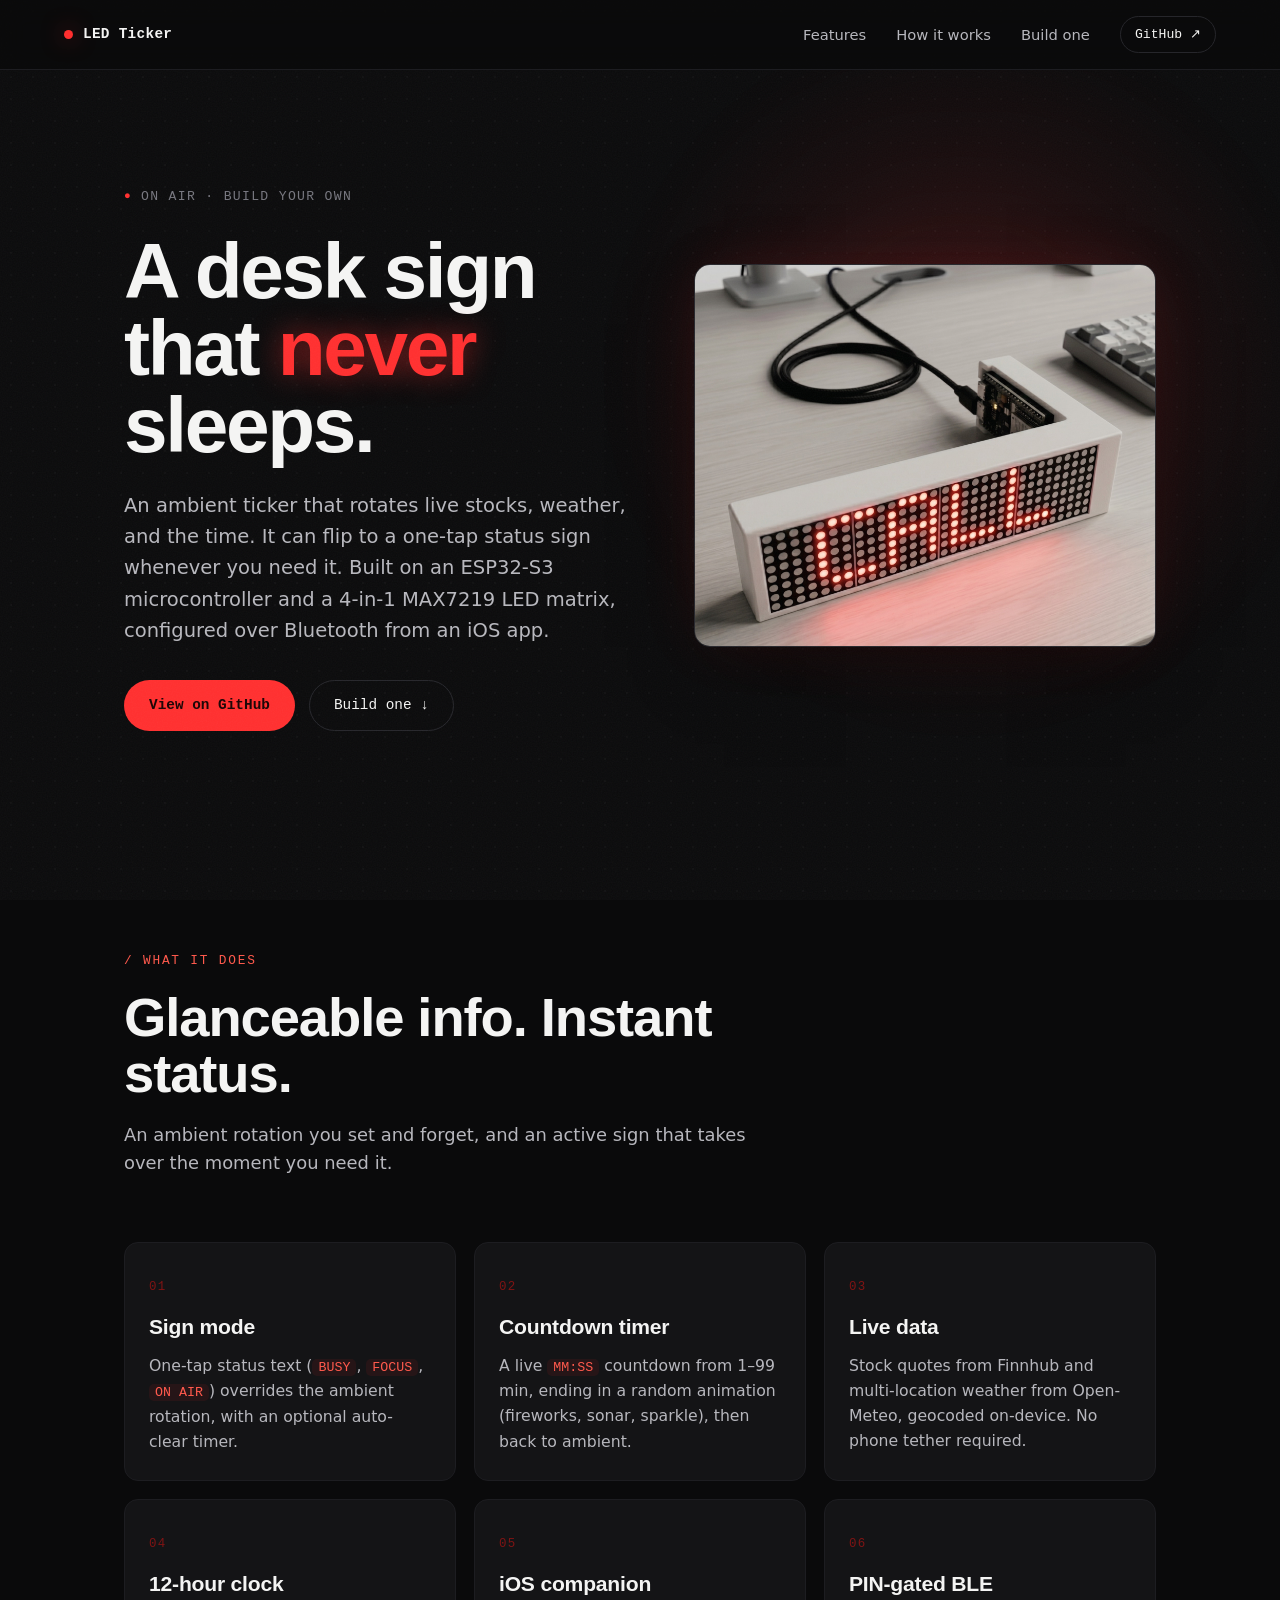
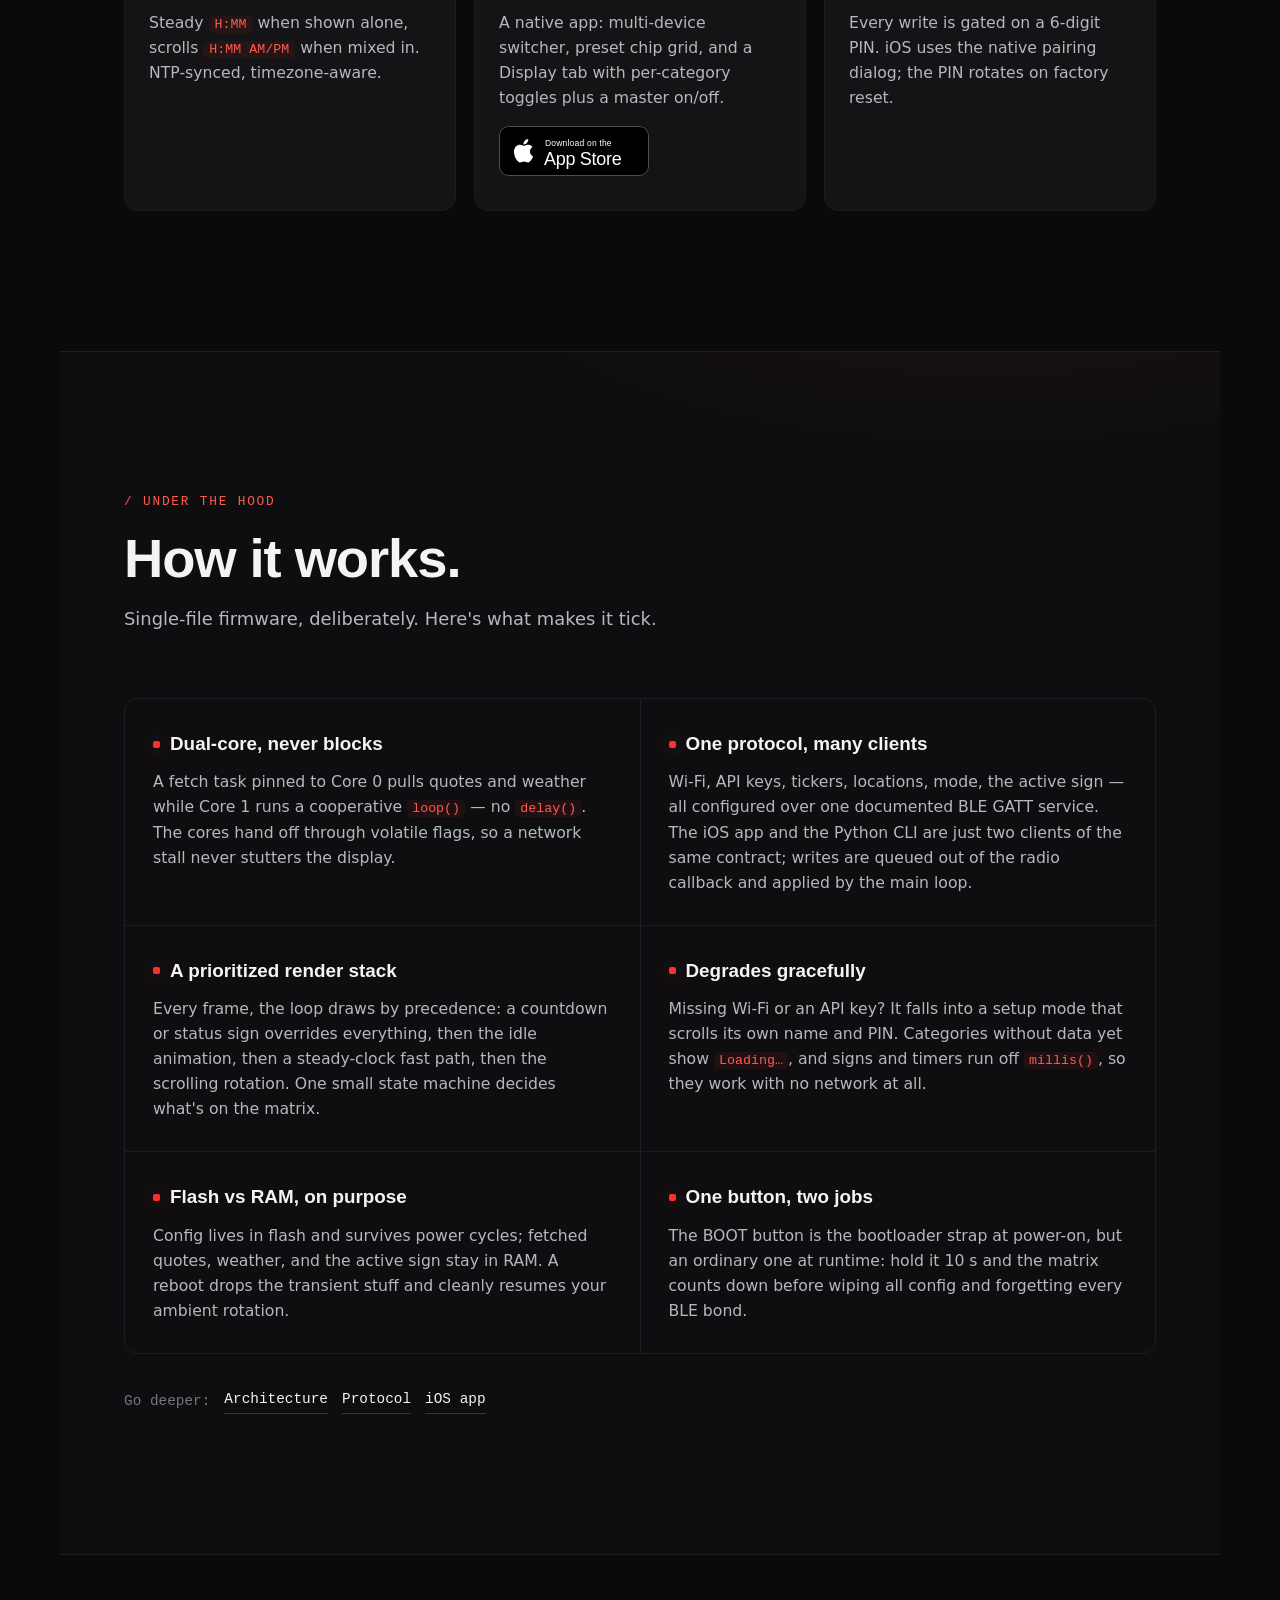
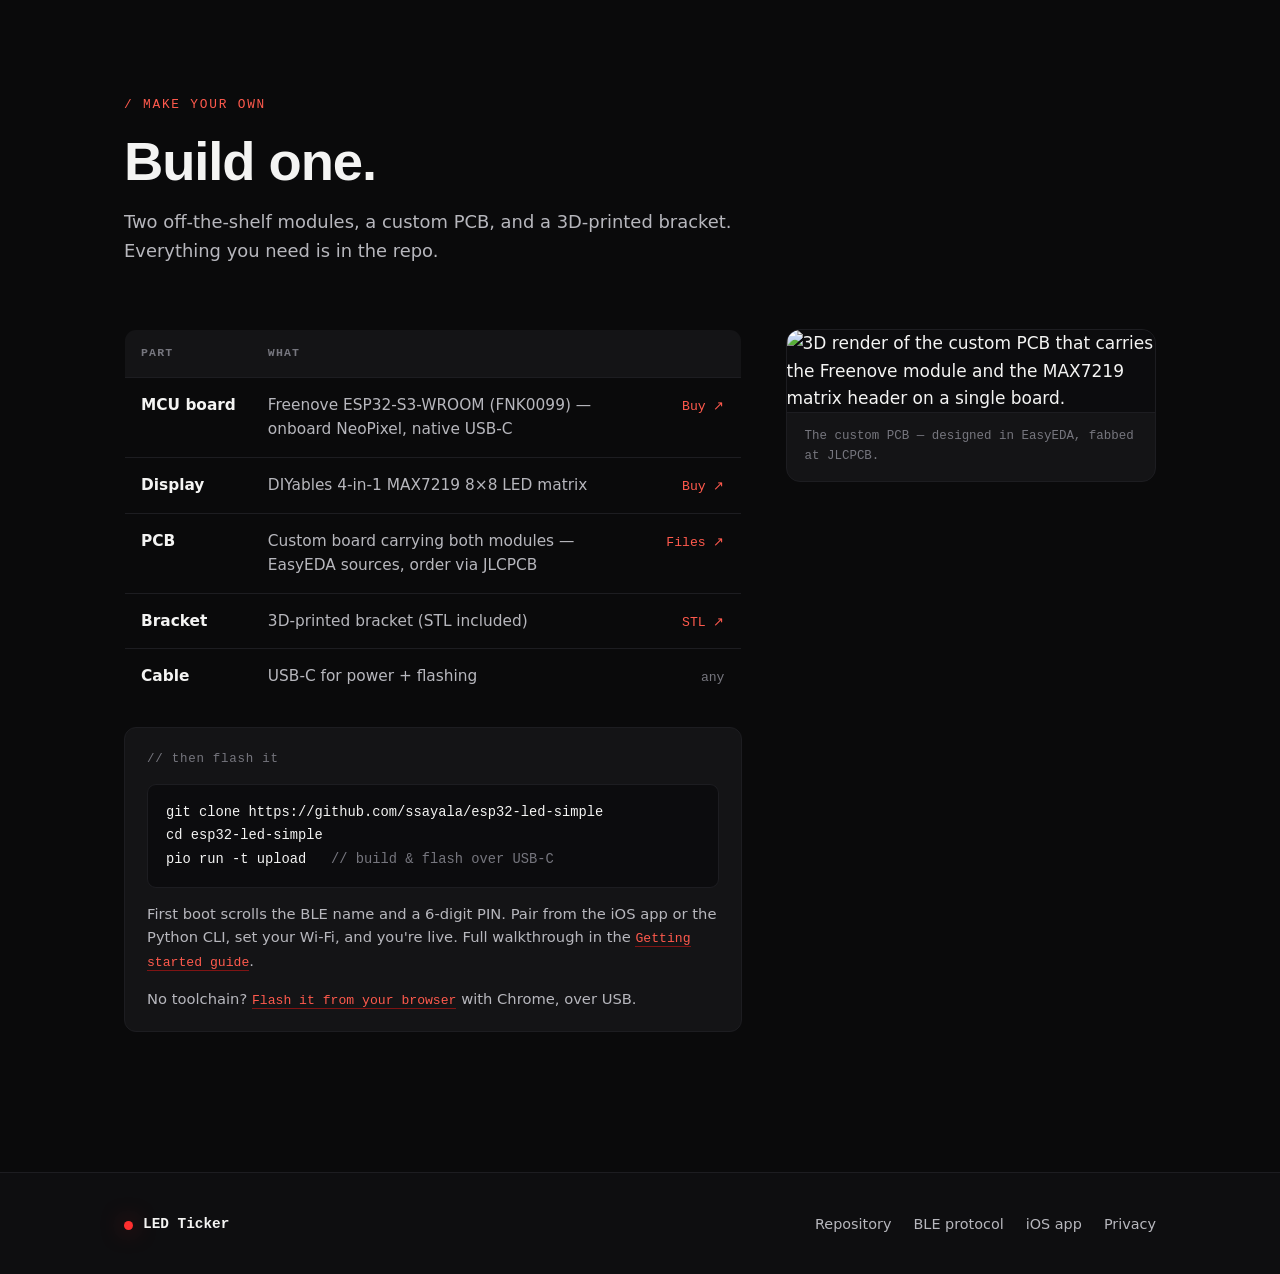
==== commit 84d057b8: "docs: new white-case hero render, drop figcaption Replace the hero shot with the white-case device r" ====
--- a/docs/index.html
+++ b/docs/index.html
@@ -63,8 +63,7 @@
         </div>
       </div>
       <figure class="hero__shot reveal" style="--d:.15s">
-        <img src="assets/device.jpeg" alt="The LED Ticker on a desk, its red dot-matrix display reading ON AIR, wired to an ESP32-S3 board over a braided USB-C cable." width="896" height="869" />
-        <figcaption><span>LED-Ticker-AB12</span> · live on a desk</figcaption>
+        <img src="assets/device.jpeg" alt="The LED Ticker on a desk in its white case, its red dot-matrix display reading CALL, wired to an ESP32-S3 board over a braided USB-C cable." width="896" height="744" />
       </figure>
     </div>
   </section>
--- a/docs/style.css
+++ b/docs/style.css
@@ -0,0 +1,401 @@
+/* ============================================================
+   LED Matrix Ticker — landing page
+   Control-room dark · hot-red LED accent · dot-grid atmosphere
+   ============================================================ */
+
+:root {
+  --bg:        #0a0a0b;
+  --bg-soft:   #0e0e10;
+  --surface:   #141416;
+  --surface-2: #19191c;
+  --line:      #26262b;
+  --line-soft: #1d1d21;
+  --ink:       #f4f4f3;
+  --ink-mid:   #b7b7bd;
+  --ink-dim:   #76767e;
+  --led:       #ff2f2f;
+  --led-soft:  #ff5a4d;
+  --led-deep:  #7f1414;
+  --glow:      0 0 22px rgba(255, 47, 47, .55);
+
+  --display: "Bricolage Grotesque", "Hanken Grotesk", sans-serif;
+  --body:    "Hanken Grotesk", system-ui, sans-serif;
+  --mono:    "JetBrains Mono", ui-monospace, monospace;
+
+  --maxw: 1160px;
+  --pad: clamp(20px, 5vw, 72px);
+}
+
+* { box-sizing: border-box; margin: 0; padding: 0; }
+
+html { scroll-behavior: smooth; }
+
+body {
+  background: var(--bg);
+  color: var(--ink);
+  font-family: var(--body);
+  font-size: 17px;
+  line-height: 1.6;
+  -webkit-font-smoothing: antialiased;
+  text-rendering: optimizeLegibility;
+  overflow-x: hidden;
+  /* faint dot-matrix grid baked into the page */
+  background-image:
+    radial-gradient(circle at center, rgba(255,255,255,.022) 1px, transparent 1.4px);
+  background-size: 22px 22px;
+  background-attachment: fixed;
+}
+
+a { color: inherit; text-decoration: none; }
+
+code, pre { font-family: var(--mono); }
+
+/* film grain overlay */
+.grain {
+  position: fixed; inset: 0; z-index: 9; pointer-events: none;
+  opacity: .04; mix-blend-mode: screen;
+  background-image: url("data:image/svg+xml,%3Csvg xmlns='http://www.w3.org/2000/svg' width='160' height='160'%3E%3Cfilter id='n'%3E%3CfeTurbulence type='fractalNoise' baseFrequency='.8' numOctaves='2'/%3E%3C/filter%3E%3Crect width='100%25' height='100%25' filter='url(%23n)'/%3E%3C/svg%3E");
+}
+
+/* ---------- shared layout ---------- */
+.section {
+  max-width: var(--maxw);
+  margin: 0 auto;
+  padding: clamp(72px, 12vw, 140px) var(--pad);
+}
+.section__head { max-width: 720px; margin-bottom: clamp(40px, 6vw, 64px); }
+.kicker {
+  font-family: var(--mono);
+  font-size: .8rem; letter-spacing: .14em; text-transform: uppercase;
+  color: var(--led-soft); margin-bottom: 18px;
+}
+.section__head h2 {
+  font-family: var(--display);
+  font-weight: 800;
+  font-size: clamp(2rem, 5.2vw, 3.4rem);
+  line-height: 1.04; letter-spacing: -.02em;
+}
+.section__sub { color: var(--ink-mid); margin-top: 18px; font-size: 1.12rem; max-width: 56ch; }
+
+/* ---------- nav ---------- */
+.nav {
+  position: sticky; top: 0; z-index: 20;
+  display: flex; align-items: center; justify-content: space-between;
+  padding: 16px var(--pad);
+  /* keep clear of notches / rounded corners on mobile */
+  padding-top: max(16px, env(safe-area-inset-top));
+  padding-left: max(var(--pad), env(safe-area-inset-left));
+  padding-right: max(var(--pad), env(safe-area-inset-right));
+  background: rgba(10,10,11,.72);
+  backdrop-filter: blur(14px) saturate(140%);
+  border-bottom: 1px solid var(--line-soft);
+}
+.nav__brand {
+  font-family: var(--mono); font-weight: 700;
+  font-size: .9rem; letter-spacing: .02em;
+  display: flex; align-items: center; gap: 10px;
+}
+.nav__dot {
+  width: 9px; height: 9px; border-radius: 50%;
+  background: var(--led); box-shadow: var(--glow);
+  animation: pulse 2.4s ease-in-out infinite;
+}
+@keyframes pulse { 0%,100%{opacity:1} 50%{opacity:.35} }
+.nav__links { display: flex; align-items: center; gap: clamp(14px, 2.4vw, 30px); }
+.nav__links a {
+  font-size: .92rem; color: var(--ink-mid);
+  transition: color .2s ease;
+}
+.nav__links a:hover { color: var(--ink); }
+.nav__gh {
+  font-family: var(--mono); font-size: .82rem !important;
+  padding: 7px 14px; border: 1px solid var(--line);
+  border-radius: 999px; color: var(--ink) !important;
+}
+.nav__gh:hover { border-color: var(--led-deep); background: rgba(255,47,47,.06); }
+
+/* mobile hamburger — hidden by default, shown under the nav breakpoint */
+.nav__toggle { display: none; }
+.nav__burger { display: none; }
+
+@media (max-width: 620px) {
+  .nav { flex-wrap: wrap; }
+
+  /* burger button: three bars built from ::before, the span, and ::after */
+  .nav__burger {
+    display: flex; flex-direction: column; justify-content: center; gap: 5px;
+    width: 42px; height: 42px; padding: 11px; margin-left: auto;
+    border: 1px solid var(--line); border-radius: 10px;
+    background: var(--surface); cursor: pointer; -webkit-tap-highlight-color: transparent;
+  }
+  .nav__burger span,
+  .nav__burger::before,
+  .nav__burger::after {
+    content: ""; display: block; height: 2px; width: 100%;
+    background: var(--ink); border-radius: 2px;
+    transition: transform .22s ease, opacity .18s ease;
+  }
+
+  /* collapsed link panel; expands to full width when the toggle is checked */
+  .nav__links {
+    flex-basis: 100%; flex-direction: column; align-items: stretch; gap: 0;
+    max-height: 0; opacity: 0; overflow: hidden; margin-top: 0;
+    transition: max-height .28s ease, opacity .2s ease, margin-top .28s ease;
+  }
+  .nav__toggle:checked ~ .nav__links { max-height: 340px; opacity: 1; margin-top: 12px; }
+  .nav__links a:not(.nav__gh) {
+    display: block; padding: 13px 4px; font-size: 1rem; color: var(--ink-mid);
+    border-bottom: 1px solid var(--line-soft);
+  }
+  .nav__gh { align-self: flex-start; margin-top: 12px; padding: 10px 18px; }
+
+  /* morph the burger into an X while the menu is open */
+  .nav__toggle:checked ~ .nav__burger span { opacity: 0; }
+  .nav__toggle:checked ~ .nav__burger::before { transform: translateY(7px) rotate(45deg); }
+  .nav__toggle:checked ~ .nav__burger::after  { transform: translateY(-7px) rotate(-45deg); }
+}
+
+/* ---------- hero ---------- */
+.hero { position: relative; overflow: hidden; }
+.hero__glow {
+  position: absolute; z-index: 0;
+  top: -10%; right: -5%; width: 70vw; height: 70vw; max-width: 760px; max-height: 760px;
+  background: radial-gradient(circle, rgba(255,47,47,.20), rgba(255,47,47,.05) 42%, transparent 66%);
+  filter: blur(20px); pointer-events: none;
+}
+.hero__inner {
+  position: relative; z-index: 1;
+  max-width: var(--maxw); margin: 0 auto;
+  padding: clamp(56px, 9vw, 110px) var(--pad) clamp(40px, 7vw, 80px);
+  display: grid; grid-template-columns: 1.05fr .95fr; gap: clamp(30px, 5vw, 60px);
+  align-items: center;
+}
+@media (max-width: 900px) {
+  .hero__inner { grid-template-columns: 1fr; }
+  .hero__shot { order: -1; }
+}
+
+.eyebrow {
+  font-family: var(--mono); font-size: .82rem; letter-spacing: .1em;
+  text-transform: uppercase; color: var(--ink-dim);
+  display: inline-flex; align-items: center; gap: 9px; margin-bottom: 26px;
+}
+.eyebrow__live { color: var(--led); font-size: .7rem; animation: pulse 2s ease-in-out infinite; }
+
+.hero__title {
+  font-family: var(--display); font-weight: 800;
+  font-size: clamp(2.6rem, 7.4vw, 4.9rem);
+  line-height: .98; letter-spacing: -.03em;
+}
+.glow-text { color: var(--led); text-shadow: 0 0 28px rgba(255,47,47,.55); }
+
+.hero__lede {
+  color: var(--ink-mid); font-size: clamp(1.05rem, 1.6vw, 1.22rem);
+  max-width: 50ch; margin-top: 26px;
+}
+
+.hero__cta { display: flex; flex-wrap: wrap; gap: 14px; margin-top: 34px; }
+.btn {
+  font-family: var(--mono); font-size: .9rem; font-weight: 500;
+  padding: 13px 24px; border-radius: 999px;
+  border: 1px solid transparent; transition: transform .18s ease, background .2s ease, border-color .2s ease;
+}
+.btn--primary {
+  background: var(--led); color: #1a0303; font-weight: 700;
+  box-shadow: 0 0 0 rgba(255,47,47,0);
+}
+.btn--primary:hover { transform: translateY(-2px); box-shadow: 0 8px 30px rgba(255,47,47,.35); }
+.btn--ghost { border-color: var(--line); color: var(--ink); }
+.btn--ghost:hover { border-color: var(--led-deep); background: rgba(255,47,47,.06); transform: translateY(-2px); }
+
+.hero__shot { position: relative; }
+.hero__shot img {
+  width: 100%; height: auto; display: block; border-radius: 16px;
+  border: 1px solid var(--line);
+  box-shadow: 0 30px 80px -30px rgba(0,0,0,.9), 0 0 60px -20px rgba(255,47,47,.25);
+}
+
+/* ---------- feature grid ---------- */
+.grid {
+  display: grid; grid-template-columns: repeat(3, 1fr); gap: 18px;
+}
+@media (max-width: 860px) { .grid { grid-template-columns: repeat(2, 1fr); } }
+@media (max-width: 540px) { .grid { grid-template-columns: 1fr; } }
+
+.card {
+  position: relative;
+  background: var(--surface);
+  border: 1px solid var(--line-soft);
+  border-radius: 14px; padding: 28px 24px 26px;
+  transition: transform .22s ease, border-color .22s ease, background .22s ease;
+  overflow: hidden;
+}
+.card::before {
+  content: ""; position: absolute; inset: 0 0 auto 0; height: 2px;
+  background: linear-gradient(90deg, var(--led), transparent);
+  transform: scaleX(0); transform-origin: left; transition: transform .3s ease;
+}
+.card:hover { transform: translateY(-4px); border-color: var(--line); background: var(--surface-2); }
+.card:hover::before { transform: scaleX(1); }
+.card__ix {
+  font-family: var(--mono); font-size: .78rem; color: var(--led-deep);
+  letter-spacing: .1em;
+}
+.card h3 {
+  font-family: var(--display); font-weight: 700; font-size: 1.32rem;
+  margin: 12px 0 9px; letter-spacing: -.01em;
+}
+.card p { color: var(--ink-mid); font-size: .98rem; }
+.card code {
+  font-size: .85em; color: var(--led-soft);
+  background: rgba(255,47,47,.08); padding: 1px 6px; border-radius: 5px;
+}
+
+/* App Store badge — activated at launch (see the commented block in the iOS card) */
+.appstore { display: inline-block; margin-top: 16px; line-height: 0;
+  transition: transform .18s ease, opacity .2s ease; }
+.appstore:hover { transform: translateY(-2px); opacity: .9; }
+.appstore__svg { display: block; border-radius: 9px; }
+
+/* ---------- tech ---------- */
+.section--tech {
+  border-top: 1px solid var(--line-soft);
+  border-bottom: 1px solid var(--line-soft);
+  background:
+    radial-gradient(900px 360px at 80% -10%, rgba(255,47,47,.07), transparent 60%),
+    var(--bg-soft);
+}
+.specs {
+  display: grid; grid-template-columns: repeat(2, 1fr); gap: 1px;
+  background: var(--line-soft); border: 1px solid var(--line-soft); border-radius: 14px;
+  overflow: hidden;
+}
+@media (max-width: 700px) { .specs { grid-template-columns: 1fr; } }
+.spec { background: var(--bg-soft); padding: 30px 28px; }
+.spec h3 {
+  font-family: var(--display); font-weight: 700; font-size: 1.18rem;
+  display: flex; align-items: center; gap: 10px; margin-bottom: 10px;
+}
+.spec h3::before {
+  content: ""; width: 7px; height: 7px; border-radius: 2px;
+  background: var(--led); box-shadow: var(--glow);
+}
+.spec p { color: var(--ink-mid); font-size: .98rem; }
+.spec code {
+  font-size: .85em; color: var(--led-soft);
+  background: rgba(255,47,47,.08); padding: 1px 5px; border-radius: 4px;
+}
+
+.reading {
+  margin-top: 34px; display: flex; flex-wrap: wrap; align-items: center; gap: 14px;
+  font-family: var(--mono); font-size: .9rem;
+}
+.reading span { color: var(--ink-dim); }
+.reading a {
+  color: var(--ink); border-bottom: 1px solid var(--led-deep); padding-bottom: 2px;
+  transition: color .2s ease, border-color .2s ease;
+}
+.reading a:hover { color: var(--led-soft); border-color: var(--led); }
+/* on phones, drop the label to its own line so the links wrap as a clean group */
+@media (max-width: 540px) { .reading span { flex-basis: 100%; } }
+
+/* ---------- build ---------- */
+.build__grid {
+  display: grid; grid-template-columns: 1.25fr .75fr; gap: clamp(24px, 4vw, 44px);
+  align-items: start;
+}
+@media (max-width: 880px) { .build__grid { grid-template-columns: 1fr; } }
+/* let grid items shrink so the non-wrapping <pre> scrolls internally
+   instead of stretching the column and forcing the page sideways */
+.bom, .pcb { min-width: 0; }
+
+.bom table {
+  width: 100%; border-collapse: collapse; font-size: .96rem;
+  border: 1px solid var(--line-soft); border-radius: 12px; overflow: hidden;
+}
+.bom thead th {
+  font-family: var(--mono); font-size: .72rem; letter-spacing: .1em;
+  text-transform: uppercase; color: var(--ink-dim);
+  text-align: left; padding: 14px 16px; background: var(--surface);
+  border-bottom: 1px solid var(--line-soft);
+}
+.bom td {
+  padding: 15px 16px; border-bottom: 1px solid var(--line-soft);
+  color: var(--ink-mid); vertical-align: top;
+}
+.bom tbody tr:last-child td { border-bottom: none; }
+.bom td:first-child { color: var(--ink); font-weight: 600; white-space: nowrap; }
+.bom td:last-child { text-align: right; white-space: nowrap; }
+.bom a {
+  font-family: var(--mono); font-size: .82rem; color: var(--led-soft);
+  border-bottom: 1px solid transparent; transition: border-color .2s ease;
+}
+.bom a:hover { border-color: var(--led); }
+.bom .muted { color: var(--ink-dim); font-family: var(--mono); font-size: .82rem; }
+
+/* narrow screens: drop the table grid and stack each part as a labelled block */
+@media (max-width: 540px) {
+  .bom table, .bom tbody, .bom tr, .bom td { display: block; width: 100%; }
+  .bom thead { display: none; }
+  .bom tr { padding: 16px; border-bottom: 1px solid var(--line-soft); }
+  .bom tbody tr:last-child { border-bottom: none; }
+  .bom td { padding: 2px 0; border: none; white-space: normal !important; text-align: left !important; }
+  .bom td:first-child {
+    font-family: var(--mono); font-size: .72rem; font-weight: 500;
+    letter-spacing: .1em; text-transform: uppercase; color: var(--ink-dim);
+  }
+  .bom td:last-child { margin-top: 6px; }
+}
+
+.flash {
+  margin-top: 22px; background: var(--surface); border: 1px solid var(--line-soft);
+  border-radius: 12px; padding: 22px 22px 20px;
+}
+.flash__label {
+  font-family: var(--mono); font-size: .78rem; color: var(--ink-dim);
+  letter-spacing: .06em; margin-bottom: 14px;
+}
+.flash pre {
+  background: #0c0c0e; border: 1px solid var(--line-soft); border-radius: 9px;
+  padding: 16px 18px; overflow-x: auto; font-size: .86rem; line-height: 1.7;
+  color: var(--ink);
+}
+.flash pre .c { color: var(--ink-dim); }
+.flash__note { color: var(--ink-mid); font-size: .92rem; margin-top: 14px; }
+.flash__note a { color: var(--led-soft); border-bottom: 1px solid var(--led-deep); }
+.flash__note a:hover { border-color: var(--led); }
+
+.pcb {
+  background: var(--surface); border: 1px solid var(--line-soft);
+  border-radius: 14px; overflow: hidden;
+}
+.pcb img { width: 100%; height: auto; display: block; background: #0c0c0e; }
+.pcb figcaption {
+  font-family: var(--mono); font-size: .78rem; color: var(--ink-dim);
+  padding: 14px 18px; border-top: 1px solid var(--line-soft);
+}
+
+/* ---------- footer ---------- */
+.footer { border-top: 1px solid var(--line-soft); background: var(--bg-soft); }
+.footer__inner {
+  max-width: var(--maxw); margin: 0 auto;
+  padding: 40px max(var(--pad), env(safe-area-inset-right))
+           max(40px, env(safe-area-inset-bottom)) max(var(--pad), env(safe-area-inset-left));
+  display: flex; flex-wrap: wrap; align-items: center; justify-content: space-between; gap: 20px;
+}
+.footer__brand {
+  font-family: var(--mono); font-weight: 700; font-size: .9rem;
+  display: flex; align-items: center; gap: 10px;
+}
+.footer__links { display: flex; flex-wrap: wrap; gap: 22px; }
+.footer__links a { font-size: .9rem; color: var(--ink-mid); transition: color .2s ease; }
+.footer__links a:hover { color: var(--led-soft); }
+
+/* ---------- reveal animation ---------- */
+.reveal { opacity: 0; transform: translateY(22px); transition: opacity .7s ease, transform .7s cubic-bezier(.2,.7,.2,1); transition-delay: var(--d, 0s); }
+.reveal.is-in { opacity: 1; transform: none; }
+@media (prefers-reduced-motion: reduce) {
+  .reveal { opacity: 1; transform: none; transition: none; }
+  .nav__dot, .eyebrow__live { animation: none; }
+  html { scroll-behavior: auto; }
+}
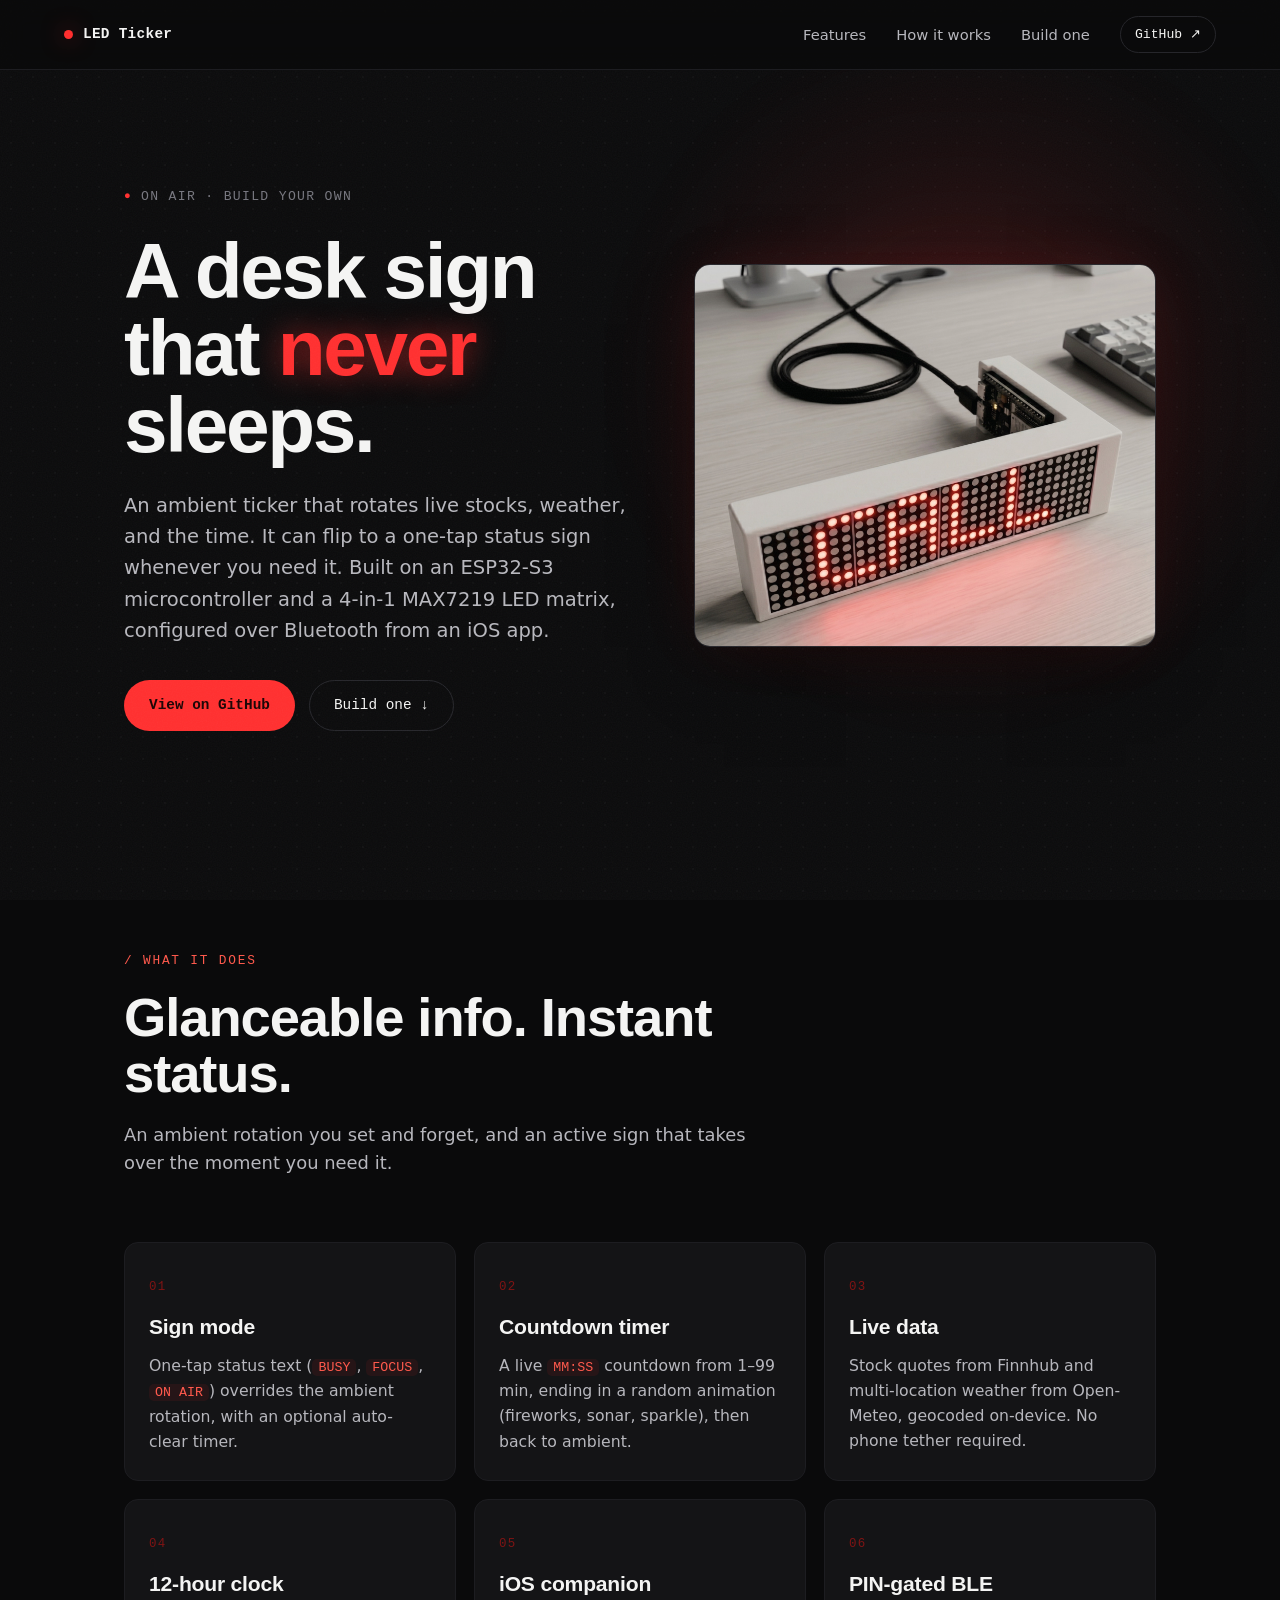
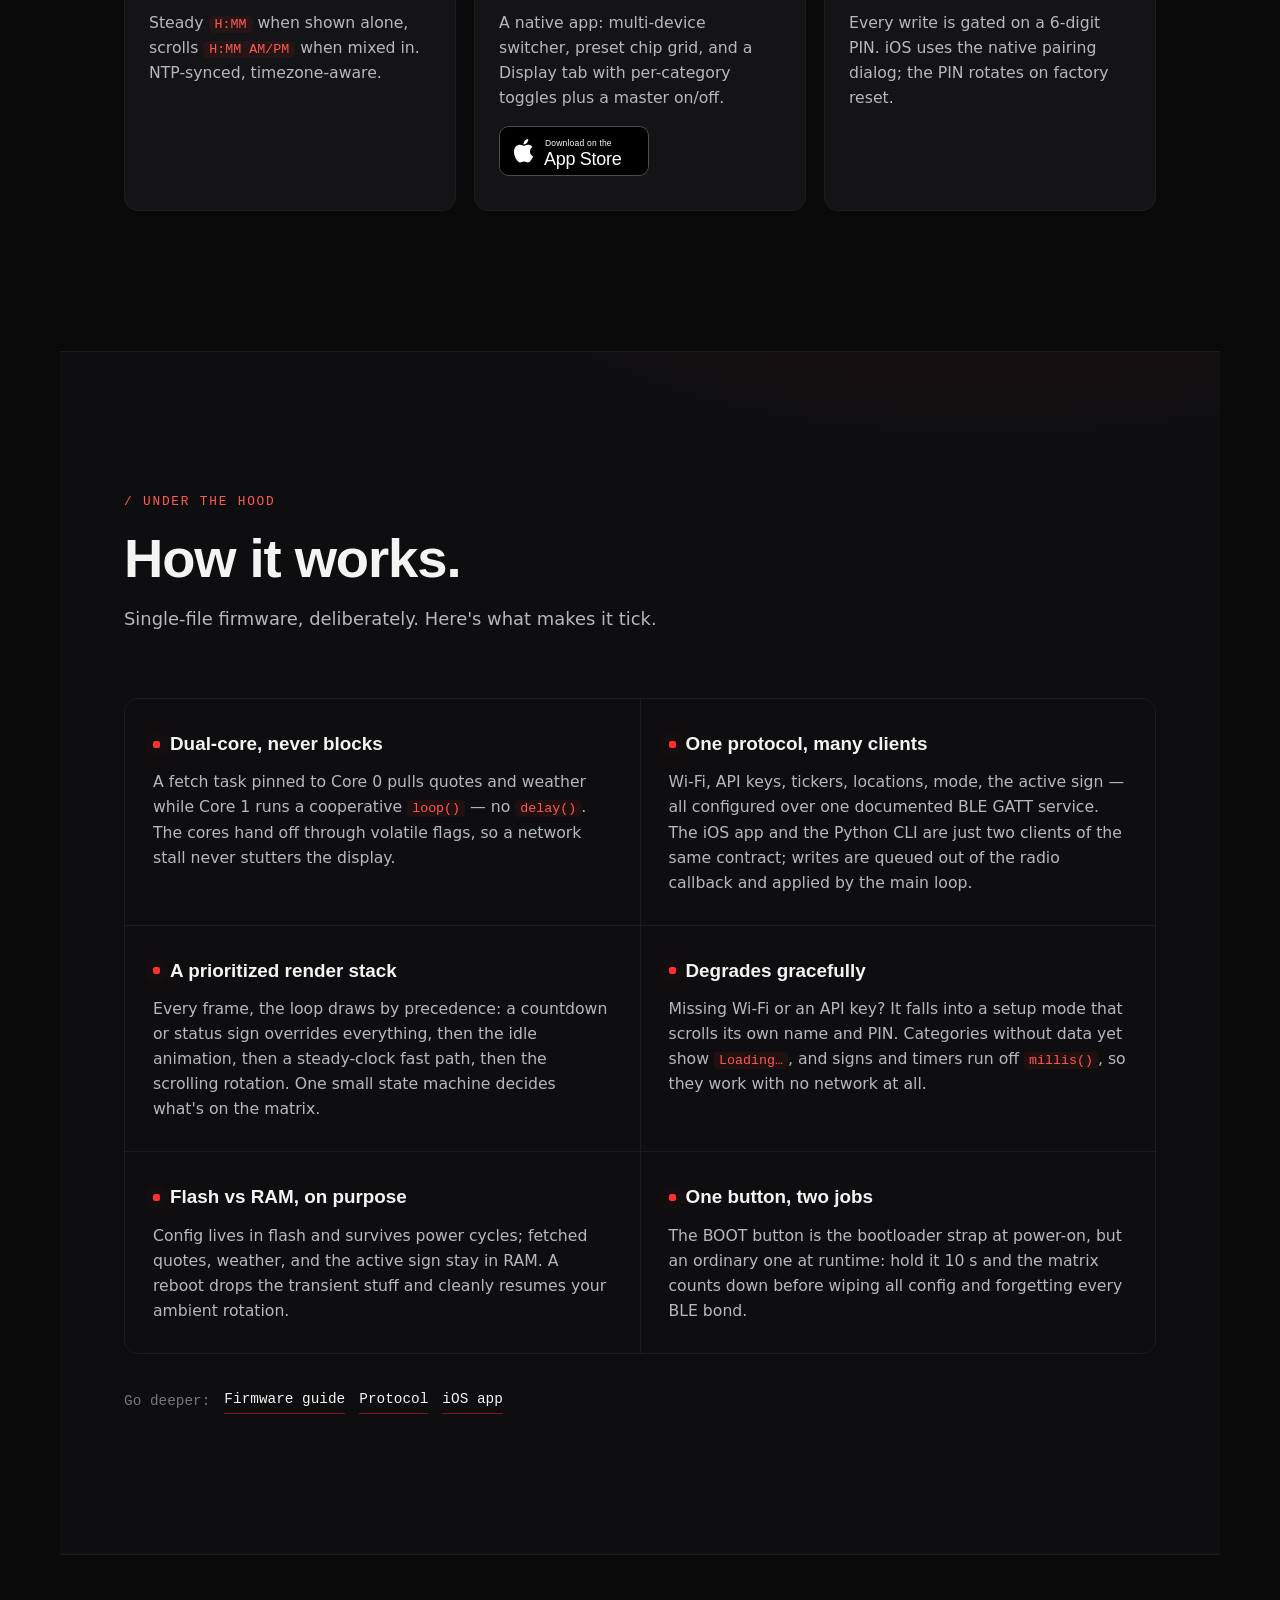
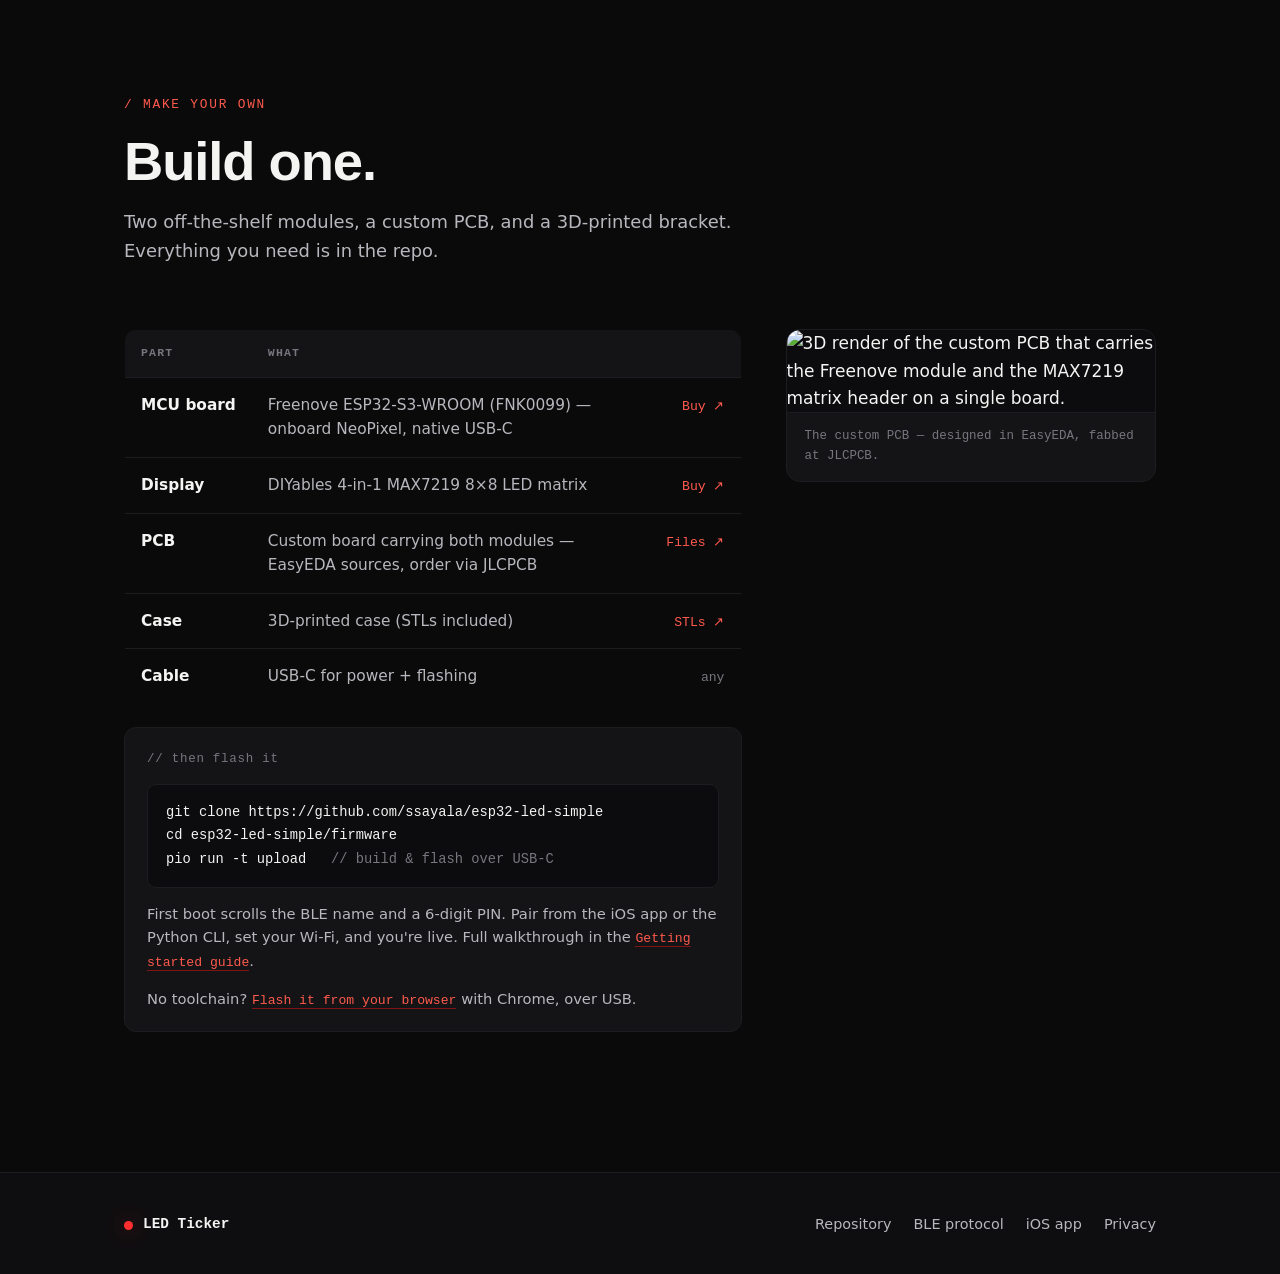
==== commit a978c827: "chore: ignore local ios/ dir; point iOS app links to the App Store" ====
--- a/docs/index.html
+++ b/docs/index.html
@@ -157,9 +157,9 @@
 
     <div class="reading reveal">
       <span>Go deeper:</span>
-      <a href="https://github.com/ssayala/esp32-led-simple/blob/main/ARCHITECTURE.md" target="_blank" rel="noopener">Architecture</a>
+      <a href="https://github.com/ssayala/esp32-led-simple/blob/main/firmware/FIRMWARE_GUIDE.md" target="_blank" rel="noopener">Firmware guide</a>
       <a href="https://github.com/ssayala/esp32-led-simple/blob/main/BLE_PROTOCOL.md" target="_blank" rel="noopener">Protocol</a>
-      <a href="https://github.com/ssayala/esp32-led-simple/tree/main/ios" target="_blank" rel="noopener">iOS app</a>
+      <a href="https://apps.apple.com/app/id6772027776" target="_blank" rel="noopener">iOS app</a>
     </div>
   </section>
 
@@ -191,12 +191,12 @@
             <tr>
               <td>PCB</td>
               <td>Custom board carrying both modules — EasyEDA sources, order via JLCPCB</td>
-              <td><a href="https://github.com/ssayala/esp32-led-simple/tree/main/pcb" target="_blank" rel="noopener">Files ↗</a></td>
-            </tr>
-            <tr>
-              <td>Bracket</td>
-              <td>3D-printed bracket (STL included)</td>
-              <td><a href="https://github.com/ssayala/esp32-led-simple/blob/main/assets/bracket.stl" target="_blank" rel="noopener">STL ↗</a></td>
+              <td><a href="https://github.com/ssayala/esp32-led-simple/tree/main/hardware/pcb" target="_blank" rel="noopener">Files ↗</a></td>
+            </tr>
+            <tr>
+              <td>Case</td>
+              <td>3D-printed case (STLs included)</td>
+              <td><a href="https://github.com/ssayala/esp32-led-simple/tree/main/hardware/case" target="_blank" rel="noopener">STLs ↗</a></td>
             </tr>
             <tr>
               <td>Cable</td>
@@ -209,7 +209,7 @@
         <div class="flash">
           <p class="flash__label">// then flash it</p>
           <pre><code>git clone https://github.com/ssayala/esp32-led-simple
-cd esp32-led-simple
+cd esp32-led-simple/firmware
 pio run -t upload   <span class="c">// build &amp; flash over USB-C</span></code></pre>
           <p class="flash__note">First boot scrolls the BLE name and a 6-digit PIN. Pair from the iOS app or the Python CLI, set your Wi-Fi, and you're live. Full walkthrough in the <a href="https://github.com/ssayala/esp32-led-simple/blob/main/GETTING_STARTED.md" target="_blank" rel="noopener">Getting started guide</a>.</p>
           <p class="flash__note">No toolchain? <a href="flash.html">Flash it from your browser</a>&nbsp;with Chrome, over USB.</p>
@@ -233,7 +233,7 @@
       <nav class="footer__links">
         <a href="https://github.com/ssayala/esp32-led-simple" target="_blank" rel="noopener">Repository</a>
         <a href="https://github.com/ssayala/esp32-led-simple/blob/main/BLE_PROTOCOL.md" target="_blank" rel="noopener">BLE protocol</a>
-        <a href="https://github.com/ssayala/esp32-led-simple/tree/main/ios" target="_blank" rel="noopener">iOS app</a>
+        <a href="https://apps.apple.com/app/id6772027776" target="_blank" rel="noopener">iOS app</a>
         <a href="privacy.html">Privacy</a>
       </nav>
     </div>
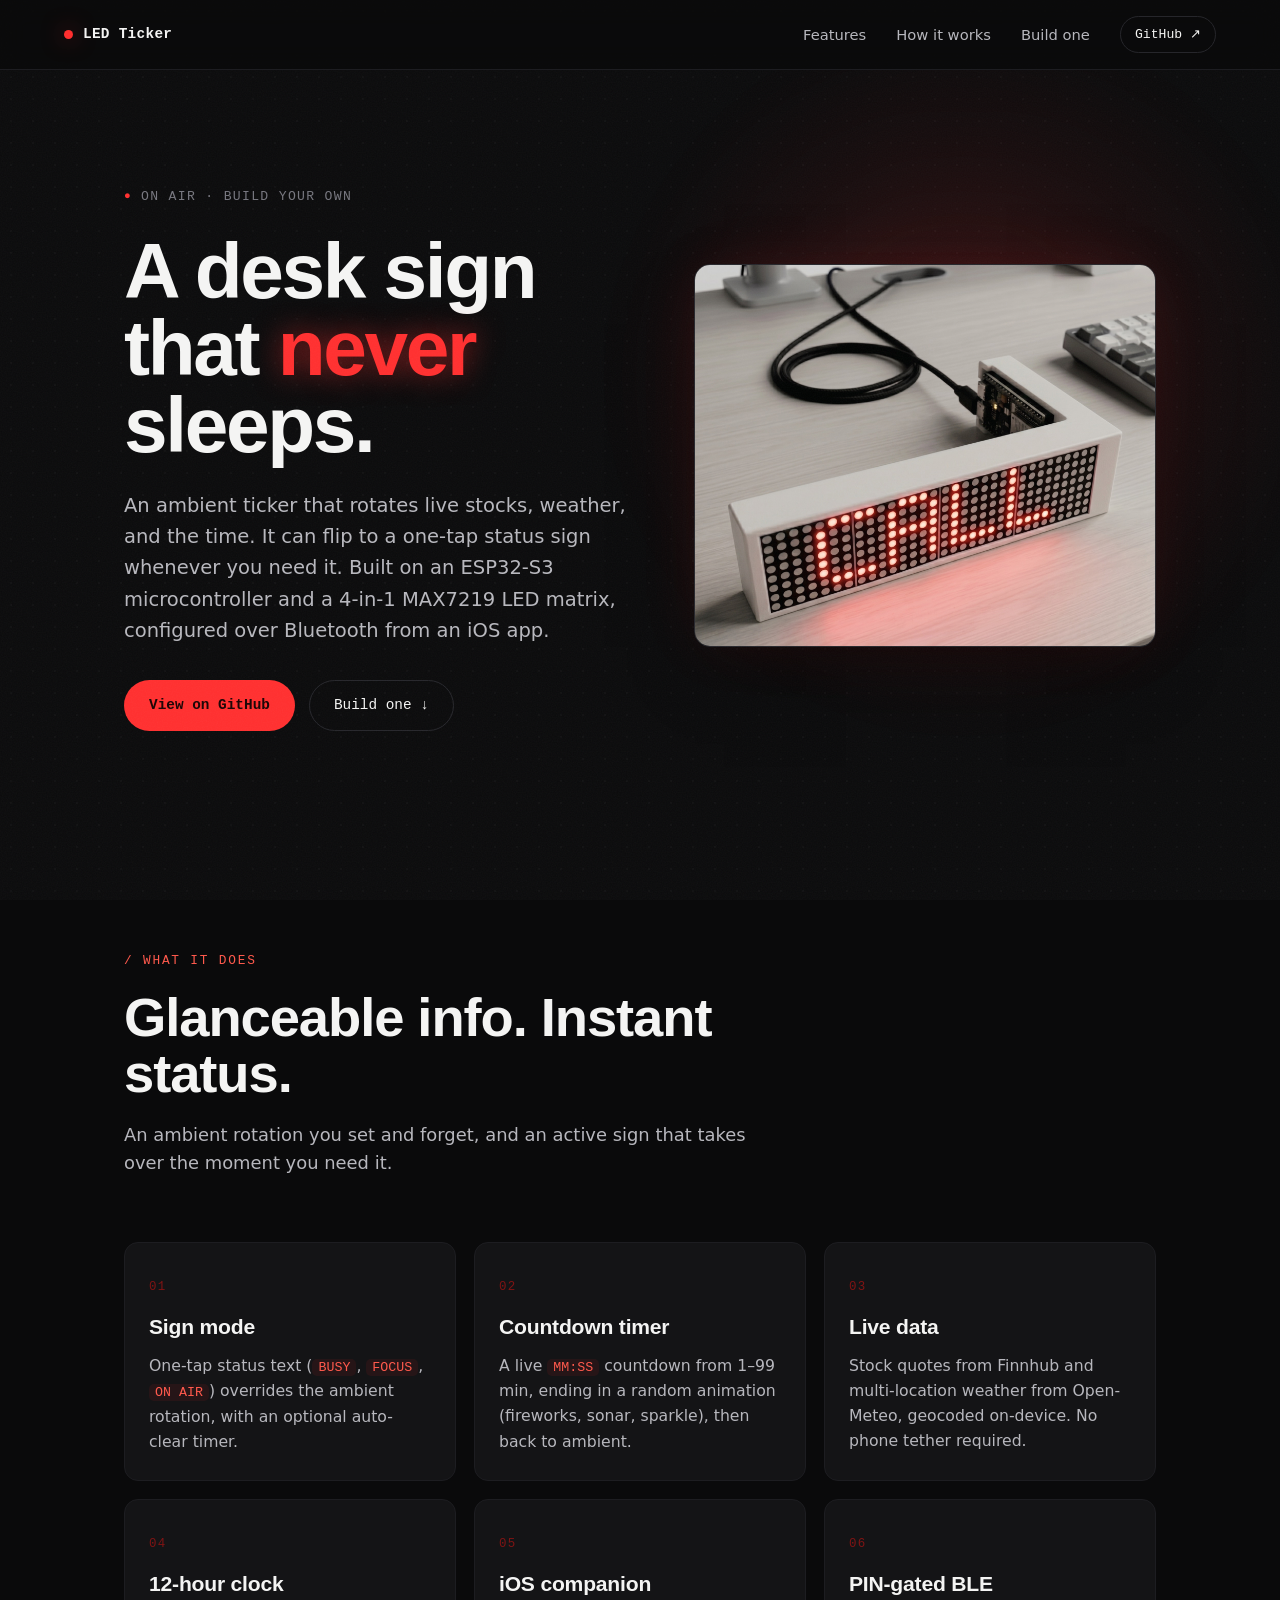
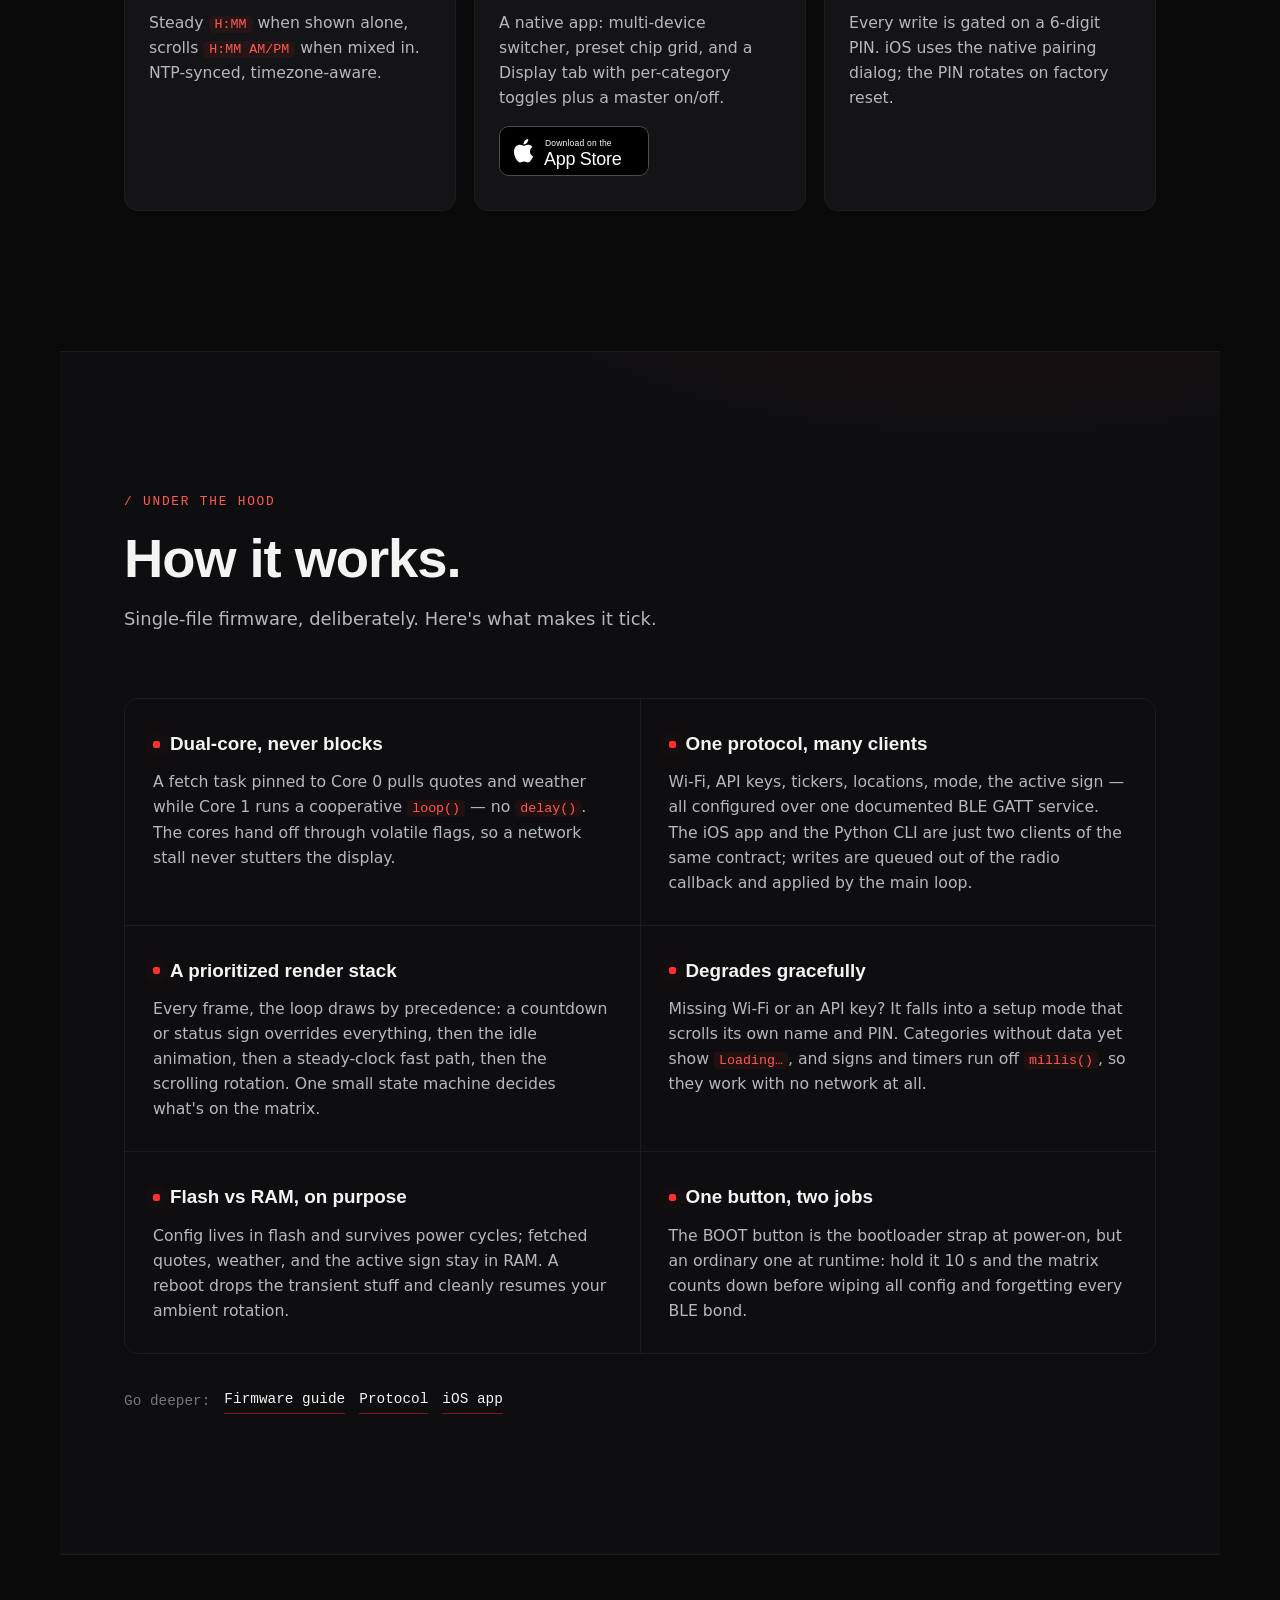
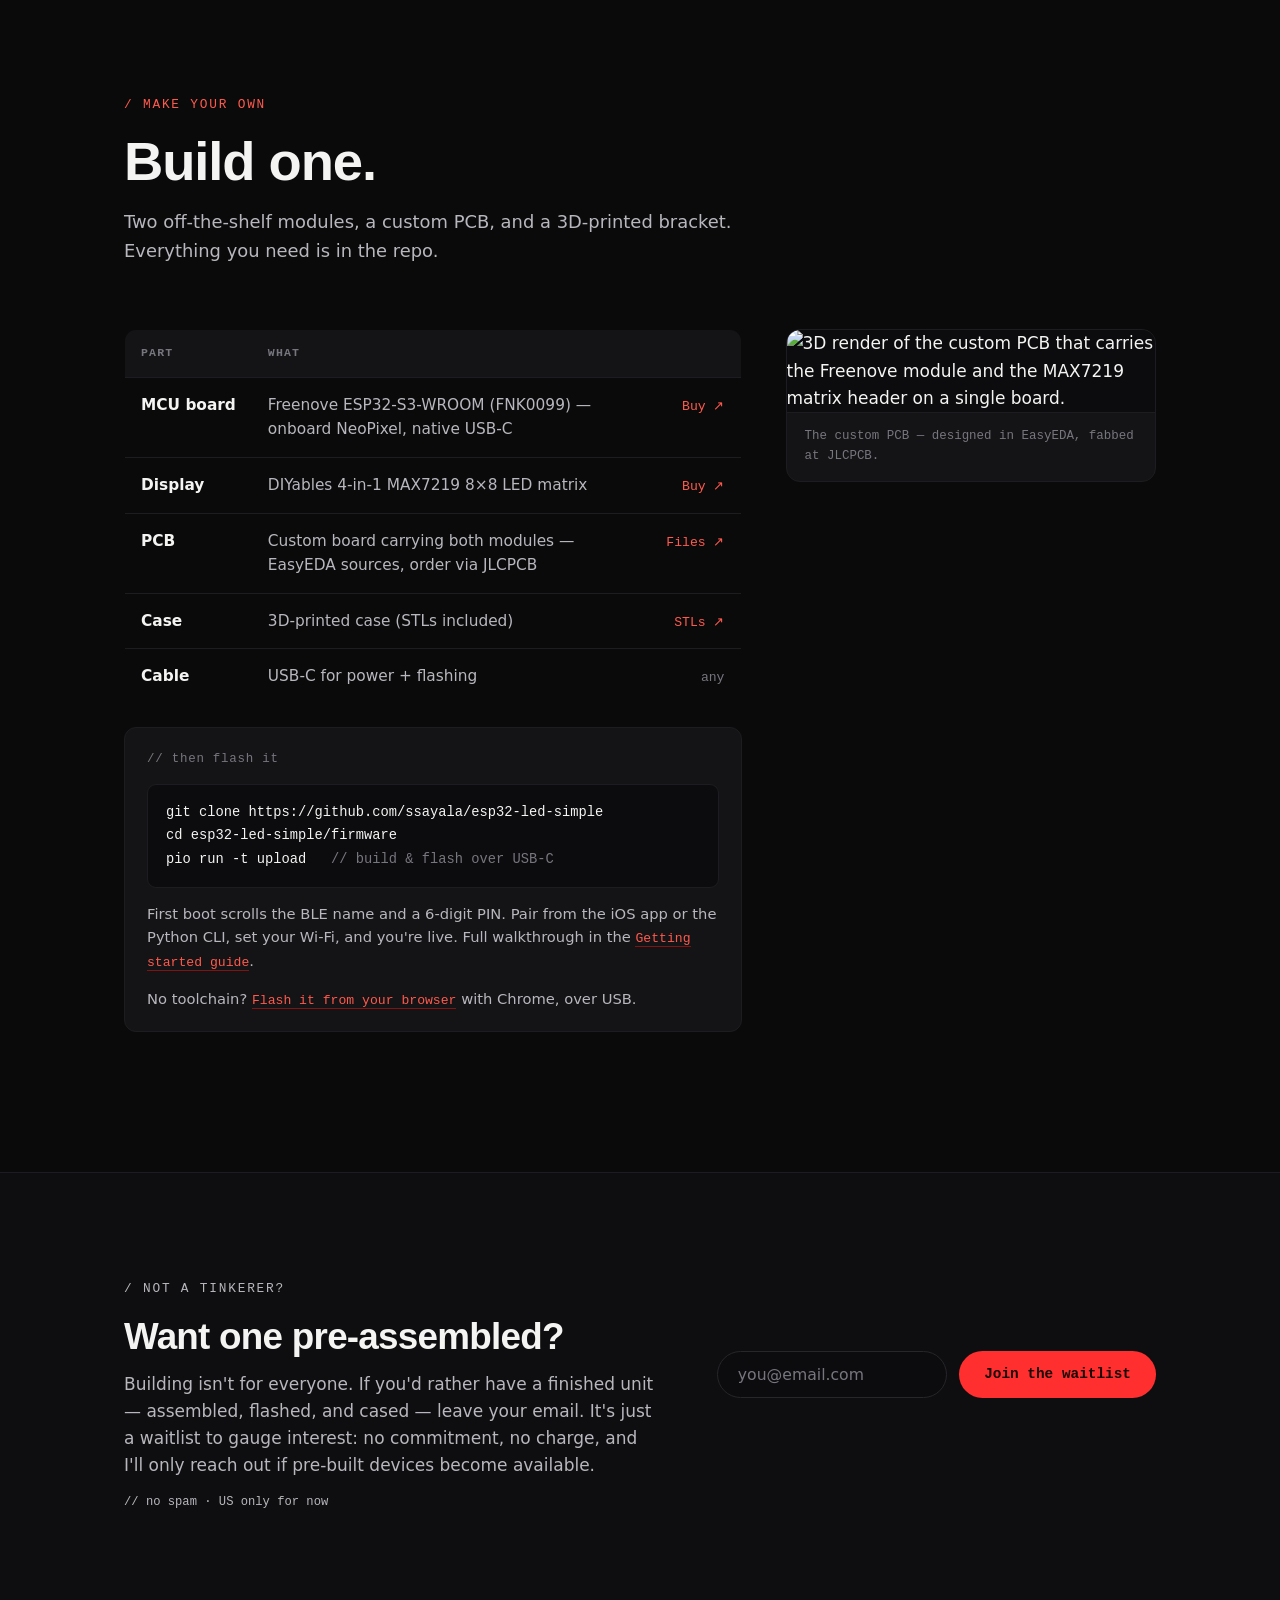
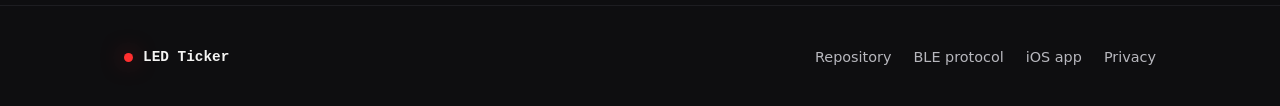
==== commit 34d8bb40: "site: add a pre-built waitlist section to the landing page A low-key, no-commitment email capture (W" ====
--- a/docs/index.html
+++ b/docs/index.html
@@ -223,6 +223,29 @@
     </div>
   </section>
 
+  <!-- ============ PRE-BUILT WAITLIST (soft demand test) ============ -->
+  <section class="prebuilt" id="prebuilt">
+    <div class="prebuilt__inner reveal">
+      <div class="prebuilt__copy">
+        <p class="kicker">/ not a tinkerer?</p>
+        <h2>Want one pre-assembled?</h2>
+        <p>Building isn't for everyone. If you'd rather have a finished unit — assembled, flashed, and cased — leave your email. It's just a waitlist to gauge interest: no commitment, no charge, and I'll only reach out if pre-built devices become available.</p>
+        <p class="prebuilt__note">// no spam · US only for now</p>
+      </div>
+      <form class="prebuilt__form" id="waitlist-form">
+        <!-- Web3Forms access key (public by design; signups are emailed to the configured address) -->
+        <input type="hidden" name="access_key" value="33600ab0-687d-4d37-a12c-222c4d23553d" />
+        <input type="hidden" name="subject" value="New LED Ticker pre-built waitlist signup" />
+        <input type="hidden" name="from_name" value="LED Ticker waitlist" />
+        <!-- honeypot: bots fill this, humans never see it -->
+        <input type="checkbox" name="botcheck" class="hp" tabindex="-1" autocomplete="off" aria-hidden="true" />
+        <input type="email" name="email" placeholder="you@email.com" aria-label="Email address" required />
+        <button class="btn btn--primary" type="submit">Join the waitlist</button>
+        <p class="prebuilt__status" role="status" aria-live="polite"></p>
+      </form>
+    </div>
+  </section>
+
   <!-- ============ FOOTER ============ -->
   <footer class="footer">
     <div class="footer__inner">
@@ -264,6 +287,43 @@
       }, { threshold: 0.12, rootMargin: '0px 0px -8% 0px' });
       els.forEach(function (e) { io.observe(e); });
     })();
+
+    // Pre-built waitlist — posts to Web3Forms via AJAX, shows inline status.
+    (function () {
+      var form = document.getElementById('waitlist-form');
+      if (!form) return;
+      var status = form.querySelector('[role="status"]');
+      var btn = form.querySelector('button');
+      form.addEventListener('submit', function (e) {
+        e.preventDefault();
+        var payload = JSON.stringify(Object.fromEntries(new FormData(form)));
+        btn.disabled = true;
+        status.className = 'prebuilt__status';
+        status.textContent = 'Adding you…';
+        fetch('https://api.web3forms.com/submit', {
+          method: 'POST',
+          headers: { 'Content-Type': 'application/json', 'Accept': 'application/json' },
+          body: payload
+        })
+          .then(function (r) { return r.json(); })
+          .then(function (j) {
+            if (j.success) {
+              form.reset();
+              status.classList.add('is-ok');
+              status.textContent = "You're on the list — I'll only email if pre-built units happen.";
+            } else {
+              btn.disabled = false;
+              status.classList.add('is-err');
+              status.textContent = j.message || 'Something went wrong — please try again.';
+            }
+          })
+          .catch(function () {
+            btn.disabled = false;
+            status.classList.add('is-err');
+            status.textContent = 'Network error — please try again.';
+          });
+      });
+    })();
   </script>
 </body>
 </html>
--- a/docs/style.css
+++ b/docs/style.css
@@ -375,6 +375,38 @@
   padding: 14px 18px; border-top: 1px solid var(--line-soft);
 }
 
+/* ---------- pre-built waitlist (soft demand test) ---------- */
+.prebuilt { border-top: 1px solid var(--line-soft); background: var(--bg-soft); }
+.prebuilt__inner {
+  max-width: var(--maxw); margin: 0 auto;
+  padding: clamp(48px, 8vw, 92px) var(--pad);
+  display: grid; grid-template-columns: 1.1fr .9fr; gap: clamp(28px, 5vw, 56px);
+  align-items: center;
+}
+@media (max-width: 760px) { .prebuilt__inner { grid-template-columns: 1fr; } }
+.prebuilt__copy h2 {
+  font-family: var(--display); font-weight: 800; letter-spacing: -.02em;
+  font-size: clamp(1.6rem, 3.6vw, 2.3rem); line-height: 1.05; margin-top: 8px;
+}
+.prebuilt__copy p { color: var(--ink-mid); margin-top: 14px; max-width: 52ch; }
+.prebuilt__note { font-family: var(--mono); font-size: .76rem; color: var(--ink-dim); margin-top: 14px; }
+.prebuilt__form { display: flex; flex-wrap: wrap; gap: 12px; align-content: start; }
+.prebuilt__form input[type="email"] {
+  flex: 1; min-width: 200px;
+  background: #0c0c0e; border: 1px solid var(--line); border-radius: 999px;
+  padding: 13px 20px; color: var(--ink); font-family: var(--body); font-size: .98rem;
+}
+.prebuilt__form input[type="email"]::placeholder { color: var(--ink-dim); }
+.prebuilt__form input[type="email"]:focus { outline: none; border-color: var(--led-deep); }
+/* honeypot — kept out of view and out of the tab order */
+.prebuilt__form .hp { position: absolute; left: -9999px; width: 0; height: 0; opacity: 0; }
+.prebuilt__status {
+  flex-basis: 100%; margin: 2px 0 0; min-height: 1.2em;
+  font-family: var(--mono); font-size: .8rem; color: var(--ink-mid);
+}
+.prebuilt__status.is-ok { color: var(--led-soft); }
+.prebuilt__status.is-err { color: #ff7b6b; }
+
 /* ---------- footer ---------- */
 .footer { border-top: 1px solid var(--line-soft); background: var(--bg-soft); }
 .footer__inner {
